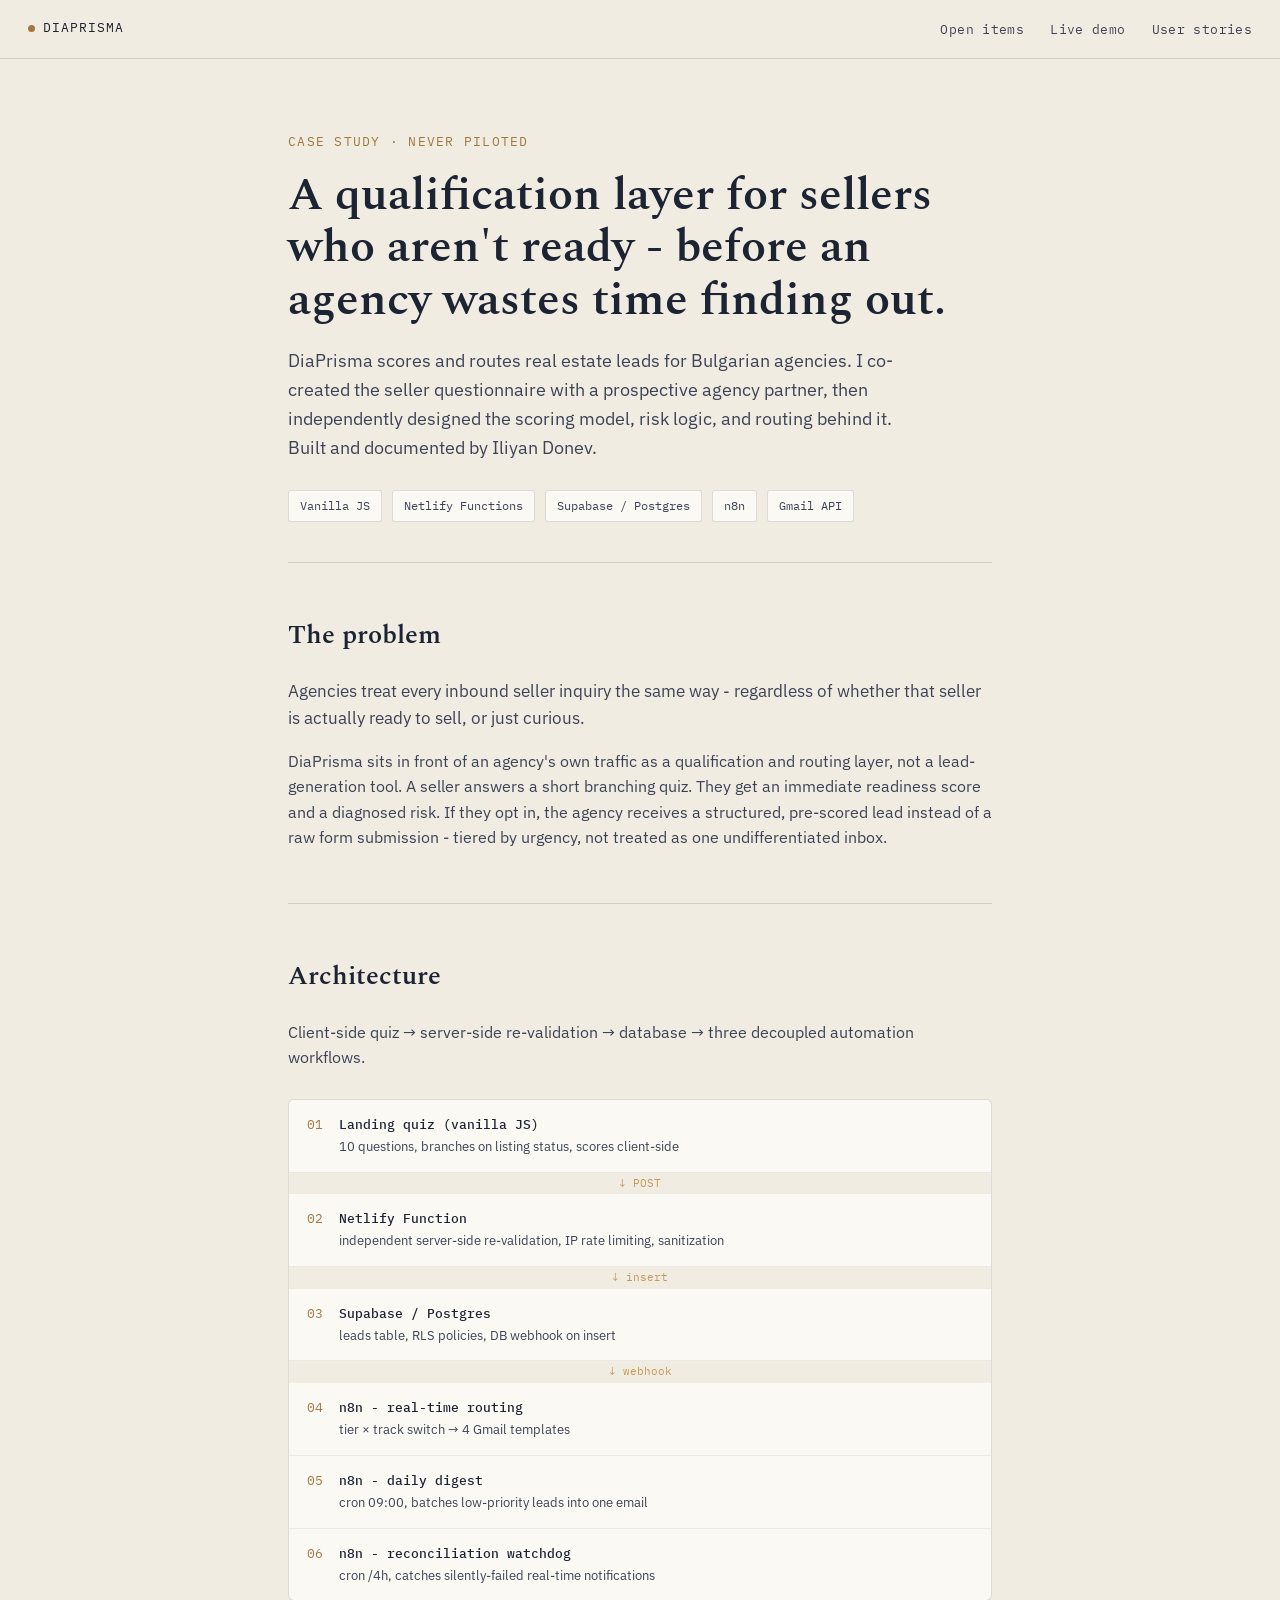
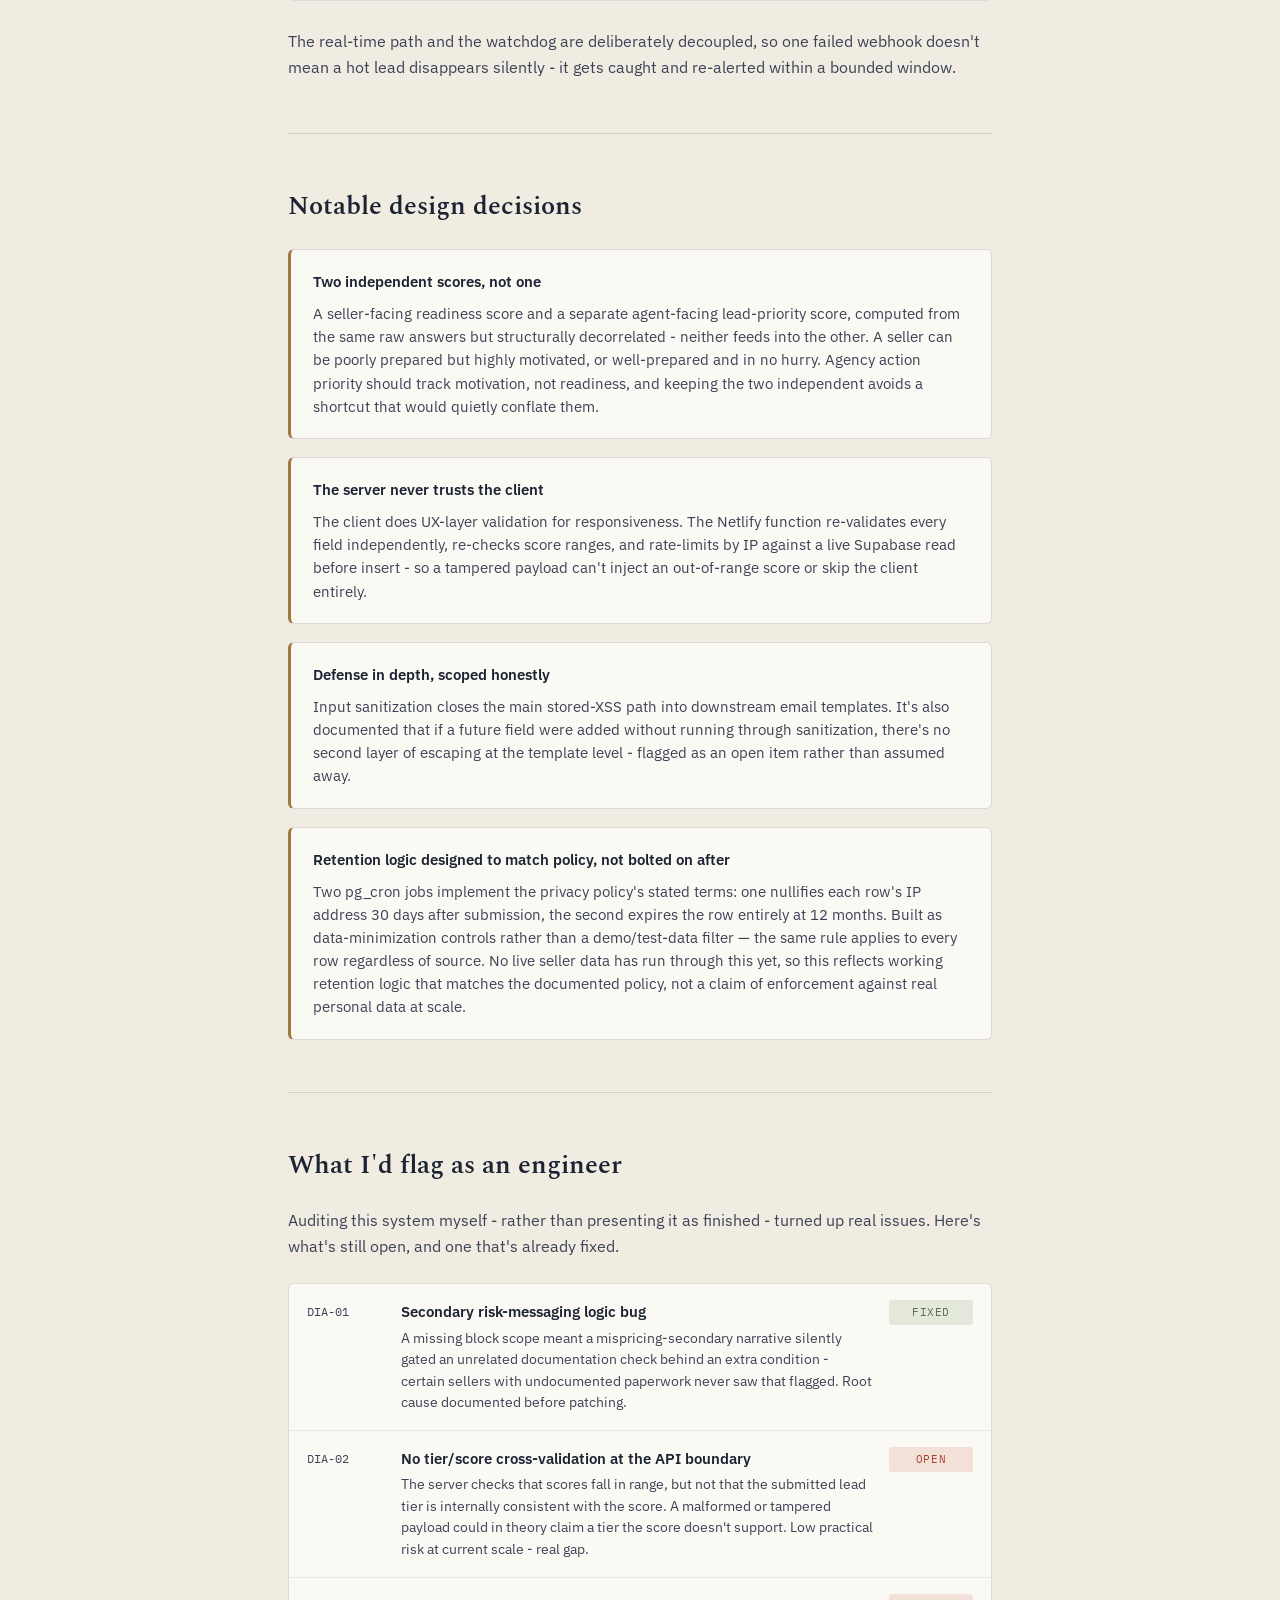
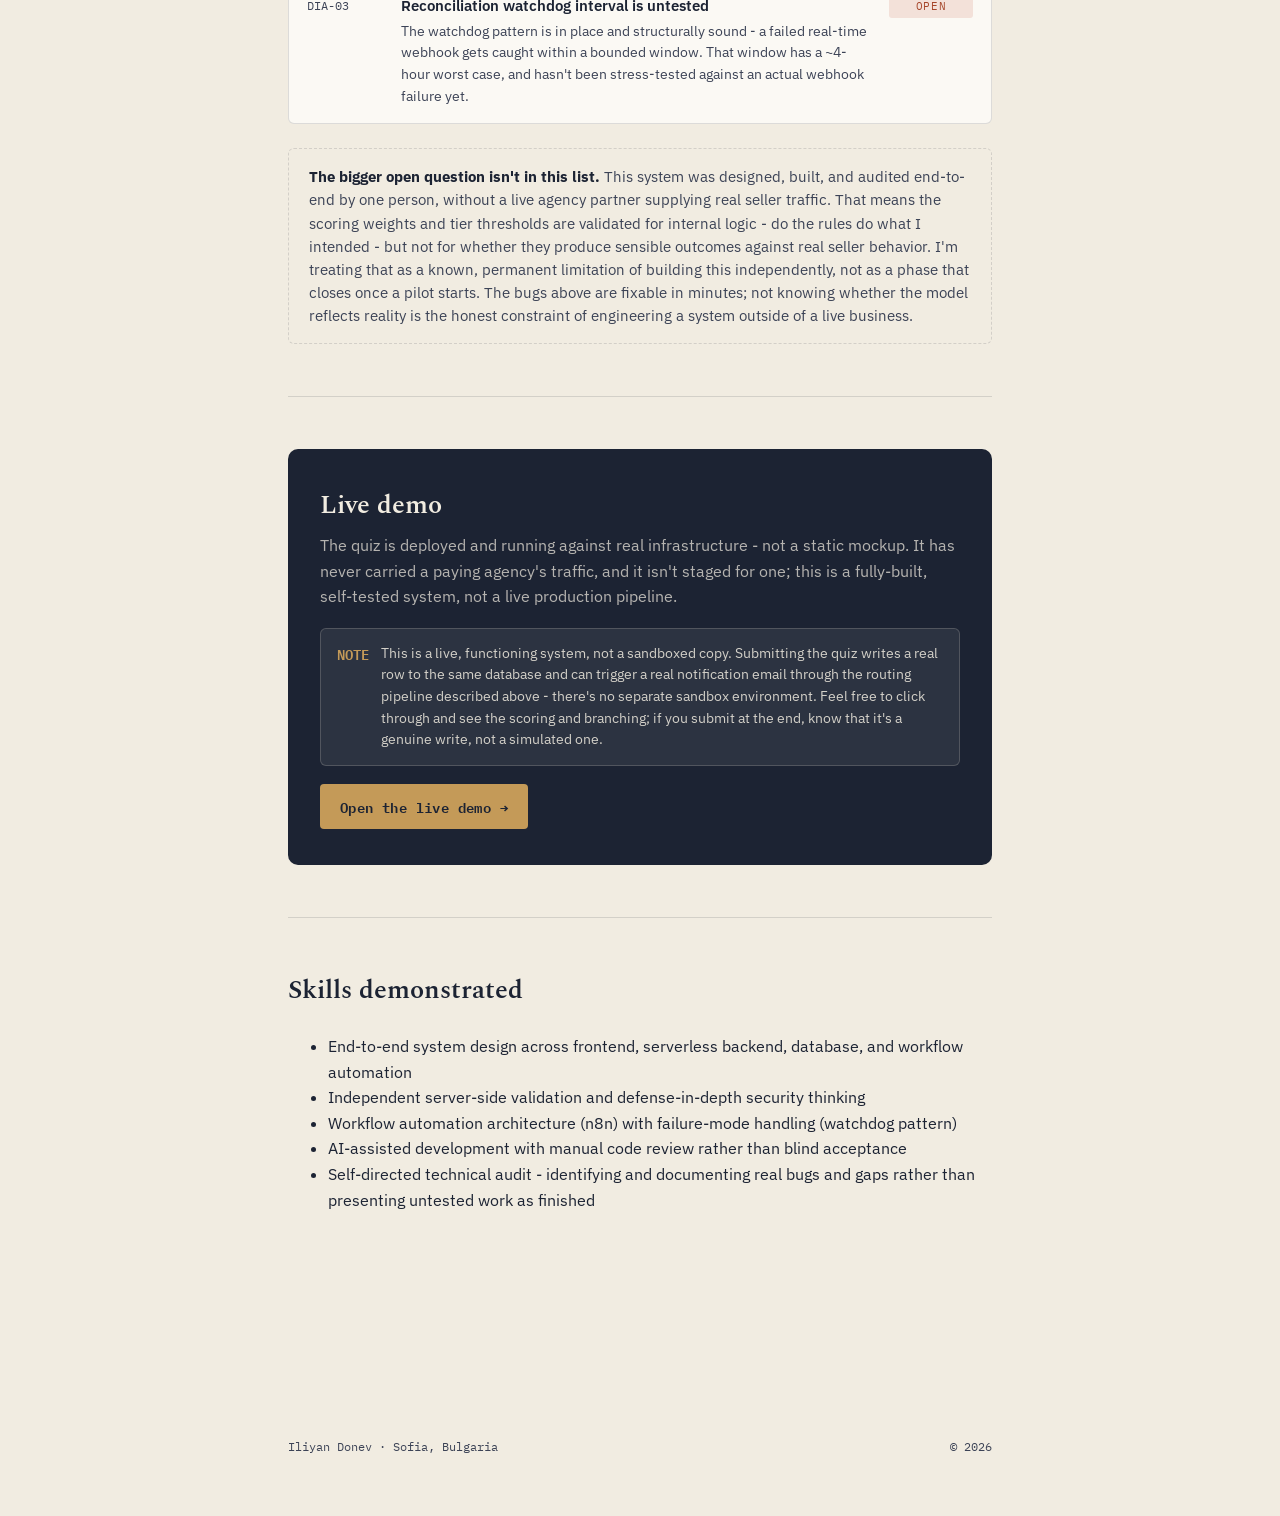
==== case_study.html @ 50a7fe8e "Revise case study header and description Updated the eyebrow text and enhanced the project descripti" ====
<!DOCTYPE html>
<html lang="en">
<head>
<meta charset="UTF-8">
<meta name="viewport" content="width=device-width, initial-scale=1">
<title>DiaPrisma - Case Study · Iliyan Donev</title>
<meta name="description" content="A qualification and routing layer for the Bulgarian real estate market. System design, architecture, and an honest audit of open items.">
<meta property="og:title" content="DiaPrisma — Technical Case Study">
<meta property="og:description" content="How I designed, built, and audited an end-to-end lead-qualification system — architecture, engineering decisions, and the work still left to do.">
<meta property="og:image" content="https://diaprisma.netlify.app/case-study-thumbnail.png">
<meta property="og:url" content="https://diaprisma.netlify.app/case_study">
<meta property="og:type" content="website">
<meta name="twitter:card" content="summary_large_image">
<link rel="preconnect" href="https://fonts.googleapis.com">
<link rel="preconnect" href="https://fonts.gstatic.com" crossorigin>
<link href="https://fonts.googleapis.com/css2?family=Spectral:ital,wght@0,400;0,500;0,600;1,400&family=IBM+Plex+Sans:wght@400;500;600&family=IBM+Plex+Mono:wght@400;500;600&display=swap" rel="stylesheet">
<script defer src="https://cloud.umami.is/script.js" data-website-id="cf87cef5-dd13-4942-bef0-fa06c832aa52"></script>
<style>
  :root{
    --ink:#1C2333;
    --ink-soft:#3c4356;
    --paper:#F1ECE1;
    --paper-raised:#FBF9F4;
    --bronze:#A07840;
    --bronze-light:#C49A58;
    --rust:#A6462A;
    --rust-bg:#F3E1D9;
    --moss:#5B6E4E;
    --moss-bg:#E3E8DA;
    --line: rgba(28,35,51,0.14);
    --line-soft: rgba(28,35,51,0.08);
    --serif: 'Spectral', Georgia, serif;
    --sans: 'IBM Plex Sans', -apple-system, sans-serif;
    --mono: 'IBM Plex Mono', ui-monospace, monospace;
  }
  *{box-sizing:border-box;}
  html{scroll-behavior:smooth;}
  body{
    margin:0;
    background:var(--paper);
    color:var(--ink);
    font-family:var(--sans);
    line-height:1.6;
    -webkit-font-smoothing:antialiased;
  }
  @media (prefers-reduced-motion: reduce){ html{scroll-behavior:auto;} *{animation:none !important; transition:none !important;} }

  a{color:var(--bronze); text-decoration:none; border-bottom:1px solid var(--bronze-light);}
  a:hover{color:var(--rust); border-color:var(--rust);}
  a:focus-visible, button:focus-visible{outline:2px solid var(--bronze); outline-offset:3px;}

  .topbar{
    position:sticky; top:0; z-index:10;
    display:flex; align-items:center; justify-content:space-between;
    padding:16px 28px;
    background:rgba(241,236,225,0.92);
    backdrop-filter:blur(6px);
    border-bottom:1px solid var(--line);
  }
  .wordmark{
    font-family:var(--mono); font-size:13px; letter-spacing:0.08em; text-transform:uppercase;
    color:var(--ink); border:none; display:flex; align-items:center; gap:8px;
  }
  .wordmark .dot{width:7px;height:7px;border-radius:50%;background:var(--bronze); display:inline-block;}
  .topbar nav a{
    font-family:var(--mono); font-size:12.5px; letter-spacing:0.03em;
    border:none; color:var(--ink-soft); margin-left:22px;
  }
  .topbar nav a:hover{color:var(--rust);}

  main{max-width:760px; margin:0 auto; padding:0 28px 120px;}

  .hero{padding:72px 0 40px; border-bottom:1px solid var(--line);}
  .eyebrow{
    font-family:var(--mono); font-size:12.5px; letter-spacing:0.1em; text-transform:uppercase;
    color:var(--bronze); margin-bottom:18px; display:block;
  }
  h1{
    font-family:var(--serif); font-weight:600; font-size:clamp(32px,5vw,46px);
    line-height:1.15; margin:0 0 20px; color:var(--ink);
  }
  .dek{
    font-size:18px; color:var(--ink-soft); max-width:56ch; margin:0 0 28px;
  }
  .meta-row{
    display:flex; flex-wrap:wrap; gap:10px; font-family:var(--mono); font-size:12px;
  }
  .pill{
    padding:5px 11px; border:1px solid var(--line); border-radius:3px; color:var(--ink-soft);
    background:var(--paper-raised);
  }

  section{padding:52px 0; border-bottom:1px solid var(--line);}
  section:last-of-type{border-bottom:none;}
  h2{
    font-family:var(--serif); font-size:26px; font-weight:600; margin:0 0 22px; color:var(--ink);
  }
  h3{
    font-family:var(--sans); font-size:15px; font-weight:600; margin:0 0 8px; color:var(--ink);
  }
  p{margin:0 0 16px; color:var(--ink-soft);}
  p:last-child{margin-bottom:0;}
  .lede{font-size:17px;}

  /* architecture diagram */
  .flow{
    font-family:var(--mono); font-size:12.5px;
    display:flex; flex-direction:column; gap:0; margin:28px 0;
    border:1px solid var(--line); border-radius:6px; overflow:hidden; background:var(--paper-raised);
  }
  .flow-step{
    padding:14px 18px; border-bottom:1px solid var(--line-soft);
    display:flex; align-items:baseline; gap:12px;
  }
  .flow-step:last-child{border-bottom:none;}
  .flow-step .tag{color:var(--bronze); flex-shrink:0; width:20px;}
  .flow-step .label{color:var(--ink); font-weight:500;}
  .flow-step .sub{color:var(--ink-soft); font-family:var(--sans); font-size:13px; margin-top:3px;}
  .flow-arrow{
    text-align:center; color:var(--bronze-light); font-size:11px; padding:2px 0; background:var(--paper);
  }

  /* decision cards */
  .decisions{display:flex; flex-direction:column; gap:18px;}
  .decision{
    padding:20px 22px; background:var(--paper-raised); border:1px solid var(--line); border-radius:6px;
    border-left:3px solid var(--bronze);
  }
  .decision h3{margin-bottom:8px;}
  .decision p{font-size:14.5px; margin-bottom:0;}

  /* open items ledger - signature element */
  .ledger-intro{margin-bottom:24px;}
  .ledger{
    border:1px solid var(--line); border-radius:6px; overflow:hidden; background:var(--paper-raised);
  }
  .ledger-row{
    display:grid; grid-template-columns:78px 1fr 84px; gap:16px;
    padding:16px 18px; border-bottom:1px solid var(--line-soft); align-items:start;
  }
  .ledger-row:last-child{border-bottom:none;}
  .ledger-id{font-family:var(--mono); font-size:12px; color:var(--ink-soft); padding-top:2px;}
  .ledger-body h3{font-size:14.5px; margin-bottom:4px;}
  .ledger-body p{font-size:13.5px; margin:0;}
  .status{
    font-family:var(--mono); font-size:10.5px; letter-spacing:0.05em; text-transform:uppercase;
    padding:4px 8px; border-radius:3px; text-align:center; height:fit-content;
  }
  .status.open{background:var(--rust-bg); color:var(--rust);}
  .status.fixed{background:var(--moss-bg); color:var(--moss);}
  .status.proposed{background:var(--paper); color:var(--ink-soft); border:1px solid var(--line);}
  .story{font-size:13.5px; margin:0 0 8px; color:var(--ink);}
  .criteria{margin:0; padding-left:18px; font-size:13px; color:var(--ink-soft);}
  .criteria li{margin-bottom:4px;}
  .criteria em{font-style:normal; font-family:var(--mono); font-size:11.5px; color:var(--bronze);}
  .stories-toggle{
    font-family:var(--mono); font-size:13px; letter-spacing:0.03em; cursor:pointer;
    padding:14px 18px; background:var(--paper-raised); border:1px solid var(--line);
    border-radius:6px; color:var(--ink); margin-bottom:20px; list-style:none;
  }
  .stories-toggle::-webkit-details-marker{display:none;}
  .stories-toggle:hover{border-color:var(--bronze);}
  details[open] .stories-toggle{margin-bottom:24px;}

  .callout{
    font-size:14.5px; padding:16px 20px; background:var(--paper); border:1px dashed var(--line);
    border-radius:6px; color:var(--ink-soft); margin-top:24px;
  }
  .callout strong{color:var(--ink);}

  /* demo cta */
  .demo-card{
    background:var(--ink); color:var(--paper); border-radius:10px; padding:36px 32px;
    display:flex; flex-direction:column; gap:18px;
  }
  .demo-card h2{color:var(--paper); margin-bottom:6px;}
  .demo-card p{color:rgba(241,236,225,0.72);}
  .demo-warning{
    display:flex; gap:12px; align-items:flex-start;
    background:rgba(241,236,225,0.08); border:1px solid rgba(241,236,225,0.18);
    border-radius:6px; padding:14px 16px; font-size:13.5px; color:rgba(241,236,225,0.85);
  }
  .demo-warning .mark{
    font-family:var(--mono); color:var(--bronze-light); font-weight:600; flex-shrink:0;
  }
  .demo-cta{
    display:inline-flex; align-items:center; gap:8px; align-self:flex-start;
    font-family:var(--mono); font-size:13.5px; letter-spacing:0.03em;
    padding:12px 20px; background:var(--bronze-light); color:var(--ink);
    border:none; border-radius:4px; font-weight:600;
  }
  .demo-cta:hover{background:var(--paper-raised); color:var(--ink);}

  footer{
    max-width:760px; margin:0 auto; padding:36px 28px 60px;
    font-family:var(--mono); font-size:12px; color:var(--ink-soft);
    display:flex; justify-content:space-between; flex-wrap:wrap; gap:10px;
  }

  @media (max-width:560px){
    .topbar{padding:14px 18px;}
    .topbar nav a{margin-left:14px;}
    main{padding:0 18px 90px;}
    .hero{padding:48px 0 32px;}
    .ledger-row{grid-template-columns:1fr; gap:8px;}
    .ledger-id{padding-top:0;}
  }
</style>
</head>
<body>

<div class="topbar">
  <span class="wordmark"><span class="dot"></span>DiaPrisma</span>
  <nav>
    <a href="#open-items">Open items</a>
    <a href="#demo">Live demo</a>
    <a href="#user-stories">User stories</a>
  </nav>
</div>

<main>

  <section class="hero">
    <span class="eyebrow">Case Study · Never piloted</span>
    <h1>A qualification layer for sellers who aren't ready - before an agency wastes time finding out.</h1>
    <p class="dek">DiaPrisma scores and routes real estate leads for Bulgarian agencies. I co-created the seller questionnaire with a prospective agency partner, then independently designed the scoring model, risk logic, and routing behind it. Built and documented by Iliyan Donev.</p>
    <div class="meta-row">
      <span class="pill">Vanilla JS</span>
      <span class="pill">Netlify Functions</span>
      <span class="pill">Supabase / Postgres</span>
      <span class="pill">n8n</span>
      <span class="pill">Gmail API</span>
    </div>
  </section>

  <section id="problem">
    <h2>The problem</h2>
    <p class="lede">Agencies treat every inbound seller inquiry the same way - regardless of whether that seller is actually ready to sell, or just curious.</p>
    <p>DiaPrisma sits in front of an agency's own traffic as a qualification and routing layer, not a lead-generation tool. A seller answers a short branching quiz. They get an immediate readiness score and a diagnosed risk. If they opt in, the agency receives a structured, pre-scored lead instead of a raw form submission - tiered by urgency, not treated as one undifferentiated inbox.</p>
  </section>

  <section id="architecture">
    <h2>Architecture</h2>
    <p>Client-side quiz → server-side re-validation → database → three decoupled automation workflows.</p>
    <div class="flow">
      <div class="flow-step">
        <span class="tag">01</span>
        <div><div class="label">Landing quiz (vanilla JS)</div><div class="sub">10 questions, branches on listing status, scores client-side</div></div>
      </div>
      <div class="flow-arrow">↓ POST</div>
      <div class="flow-step">
        <span class="tag">02</span>
        <div><div class="label">Netlify Function</div><div class="sub">independent server-side re-validation, IP rate limiting, sanitization</div></div>
      </div>
      <div class="flow-arrow">↓ insert</div>
      <div class="flow-step">
        <span class="tag">03</span>
        <div><div class="label">Supabase / Postgres</div><div class="sub">leads table, RLS policies, DB webhook on insert</div></div>
      </div>
      <div class="flow-arrow">↓ webhook</div>
      <div class="flow-step">
        <span class="tag">04</span>
        <div><div class="label">n8n - real-time routing</div><div class="sub">tier × track switch → 4 Gmail templates</div></div>
      </div>
      <div class="flow-step">
        <span class="tag">05</span>
        <div><div class="label">n8n - daily digest</div><div class="sub">cron 09:00, batches low-priority leads into one email</div></div>
      </div>
      <div class="flow-step">
        <span class="tag">06</span>
        <div><div class="label">n8n - reconciliation watchdog</div><div class="sub">cron /4h, catches silently-failed real-time notifications</div></div>
      </div>
    </div>
    <p>The real-time path and the watchdog are deliberately decoupled, so one failed webhook doesn't mean a hot lead disappears silently - it gets caught and re-alerted within a bounded window.</p>
  </section>

  <section id="decisions">
    <h2>Notable design decisions</h2>
    <div class="decisions">
      <div class="decision">
        <h3>Two independent scores, not one</h3>
        <p>A seller-facing readiness score and a separate agent-facing lead-priority score, computed from the same raw answers but structurally decorrelated - neither feeds into the other. A seller can be poorly prepared but highly motivated, or well-prepared and in no hurry. Agency action priority should track motivation, not readiness, and keeping the two independent avoids a shortcut that would quietly conflate them.</p>
      </div>
      <div class="decision">
        <h3>The server never trusts the client</h3>
        <p>The client does UX-layer validation for responsiveness. The Netlify function re-validates every field independently, re-checks score ranges, and rate-limits by IP against a live Supabase read before insert - so a tampered payload can't inject an out-of-range score or skip the client entirely.</p>
      </div>
      <div class="decision">
        <h3>Defense in depth, scoped honestly</h3>
        <p>Input sanitization closes the main stored-XSS path into downstream email templates. It's also documented that if a future field were added without running through sanitization, there's no second layer of escaping at the template level - flagged as an open item rather than assumed away.</p>
      </div>
      <div class="decision">
        <h3>Retention logic designed to match policy, not bolted on after</h3>
        <p>Two pg_cron jobs implement the privacy policy's stated terms: one nullifies each row's IP address 30 days after submission, the second expires the row entirely at 12 months. Built as data-minimization controls rather than a demo/test-data filter — the same rule applies to every row regardless of source. No live seller data has run through this yet, so this reflects working retention logic that matches the documented policy, not a claim of enforcement against real personal data at scale.</p>
      </div>
    </div>
  </section>

  <section id="open-items">
    <h2>What I'd flag as an engineer</h2>
    <p class="ledger-intro">Auditing this system myself - rather than presenting it as finished - turned up real issues. Here's what's still open, and one that's already fixed.</p>
    <div class="ledger">
      <div class="ledger-row">
        <span class="ledger-id">DIA-01</span>
        <div class="ledger-body">
          <h3>Secondary risk-messaging logic bug</h3>
          <p>A missing block scope meant a mispricing-secondary narrative silently gated an unrelated documentation check behind an extra condition - certain sellers with undocumented paperwork never saw that flagged. Root cause documented before patching.</p>
        </div>
        <span class="status fixed">Fixed</span>
      </div>
      <div class="ledger-row">
        <span class="ledger-id">DIA-02</span>
        <div class="ledger-body">
          <h3>No tier/score cross-validation at the API boundary</h3>
          <p>The server checks that scores fall in range, but not that the submitted lead tier is internally consistent with the score. A malformed or tampered payload could in theory claim a tier the score doesn't support. Low practical risk at current scale - real gap.</p>
        </div>
        <span class="status open">Open</span>
      </div>
      <div class="ledger-row">
        <span class="ledger-id">DIA-03</span>
        <div class="ledger-body">
          <h3>Reconciliation watchdog interval is untested</h3>
          <p>The watchdog pattern is in place and structurally sound - a failed real-time webhook gets caught within a bounded window. That window has a ~4-hour worst case, and hasn't been stress-tested against an actual webhook failure yet.</p>
        </div>
        <span class="status open">Open</span>
      </div>
    </div>
    <div class="callout">
      <strong>The bigger open question isn't in this list.</strong> This system was designed, built, and audited end-to-end by one person, without a live agency partner supplying real seller traffic. That means the scoring weights and tier thresholds are validated for internal logic - do the rules do what I intended - but not for whether they produce sensible outcomes against real seller behavior. I'm treating that as a known, permanent limitation of building this independently, not as a phase that closes once a pilot starts. The bugs above are fixable in minutes; not knowing whether the model reflects reality is the honest constraint of engineering a system outside of a live business.
    </div>
  </section>

  <section id="demo">
    <div class="demo-card">
      <div>
        <h2>Live demo</h2>
        <p>The quiz is deployed and running against real infrastructure - not a static mockup. It has never carried a paying agency's traffic, and it isn't staged for one; this is a fully-built, self-tested system, not a live production pipeline.</p>
      </div>
      <div class="demo-warning">
        <span class="mark">NOTE</span>
        <span>This is a live, functioning system, not a sandboxed copy. Submitting the quiz writes a real row to the same database and can trigger a real notification email through the routing pipeline described above - there's no separate sandbox environment. Feel free to click through and see the scoring and branching; if you submit at the end, know that it's a genuine write, not a simulated one.</span>
      </div>
      <a class="demo-cta" href="https://diaprisma.netlify.app/" target="_blank" rel="noopener"
         data-umami-event="case-study-demo-click">
        Open the live demo →
      </a>
    </div>
  </section>

  <section id="skills">
    <h2>Skills demonstrated</h2>
    <ul class="skills-list">
      <li>End-to-end system design across frontend, serverless backend, database, and workflow automation</li>
      <li>Independent server-side validation and defense-in-depth security thinking</li>
      <li>Workflow automation architecture (n8n) with failure-mode handling (watchdog pattern)</li>
      <li>AI-assisted development with manual code review rather than blind acceptance</li>
      <li>Self-directed technical audit - identifying and documenting real bugs and gaps rather than presenting untested work as finished</li>
    </ul>
  </section>

</main>

<footer>
  <span>Iliyan Donev · Sofia, Bulgaria</span>
  <span>© 2026</span>
</footer>

</body>
</html>
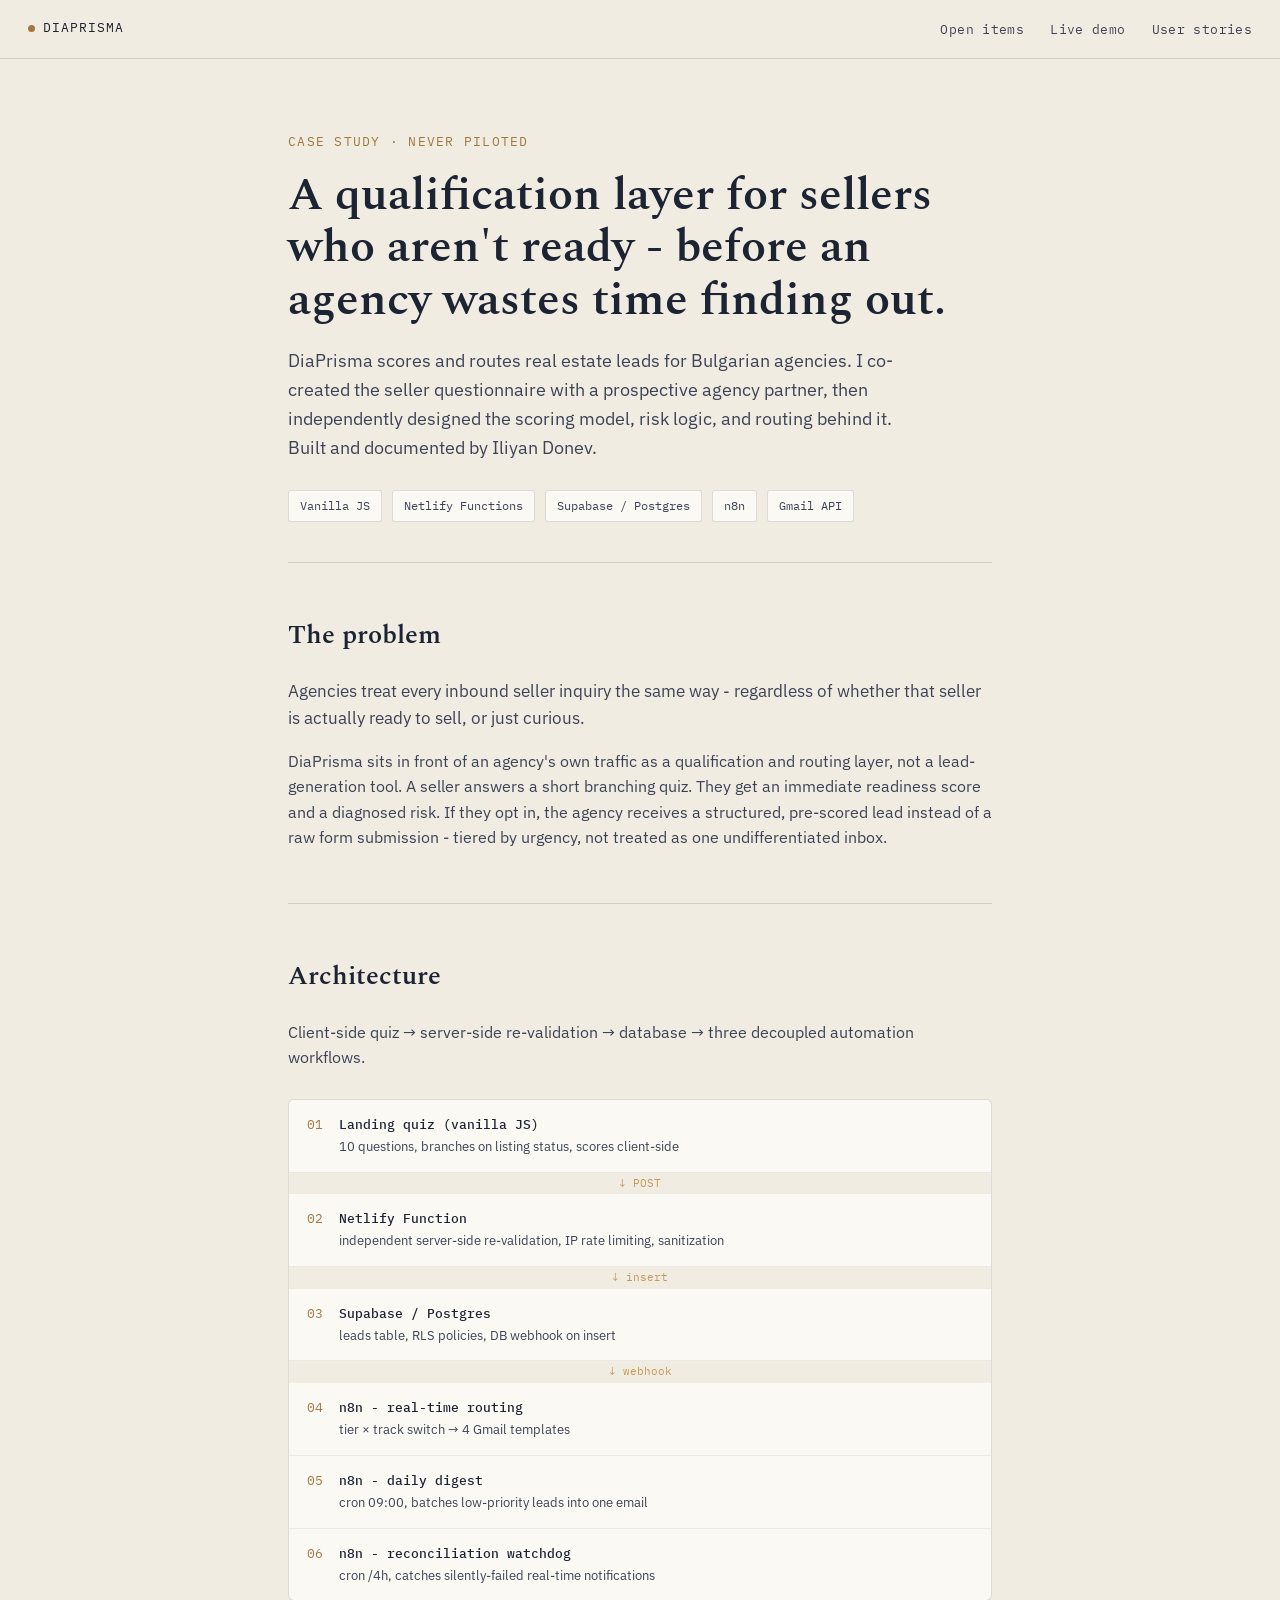
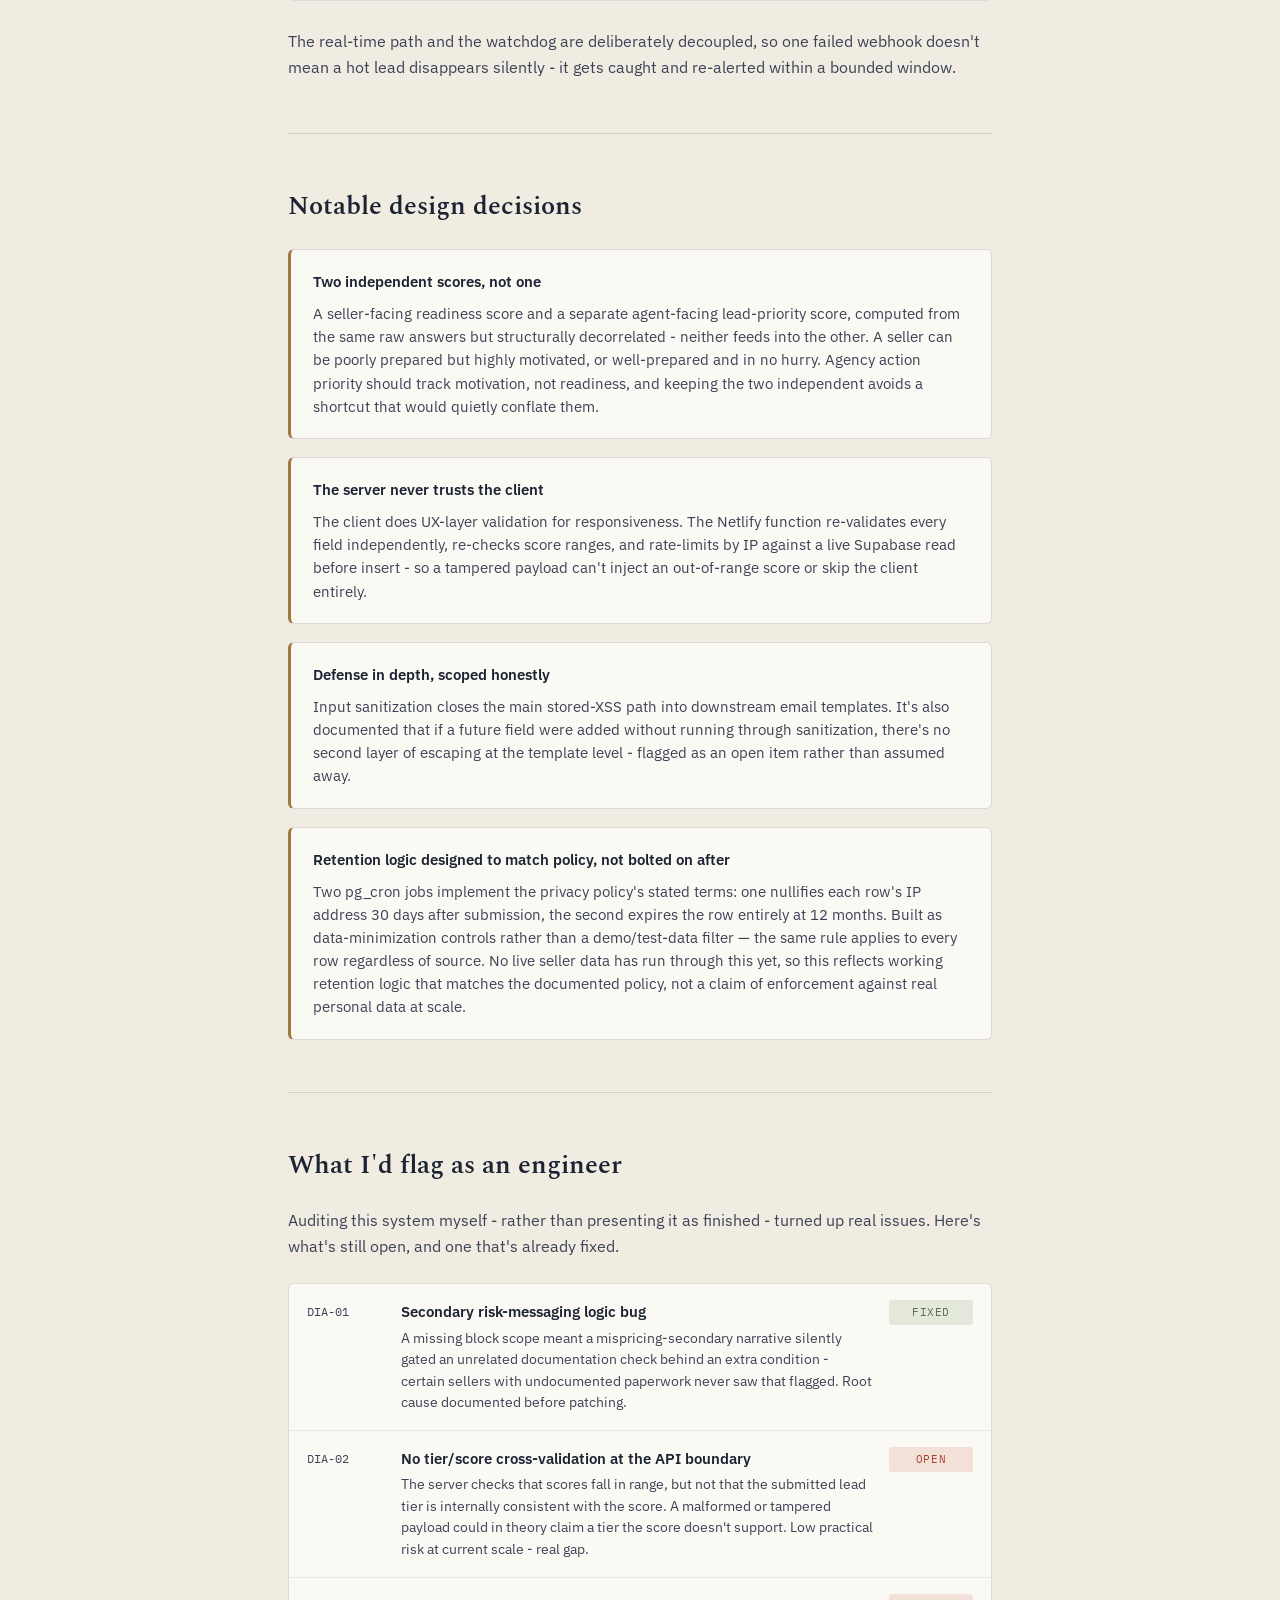
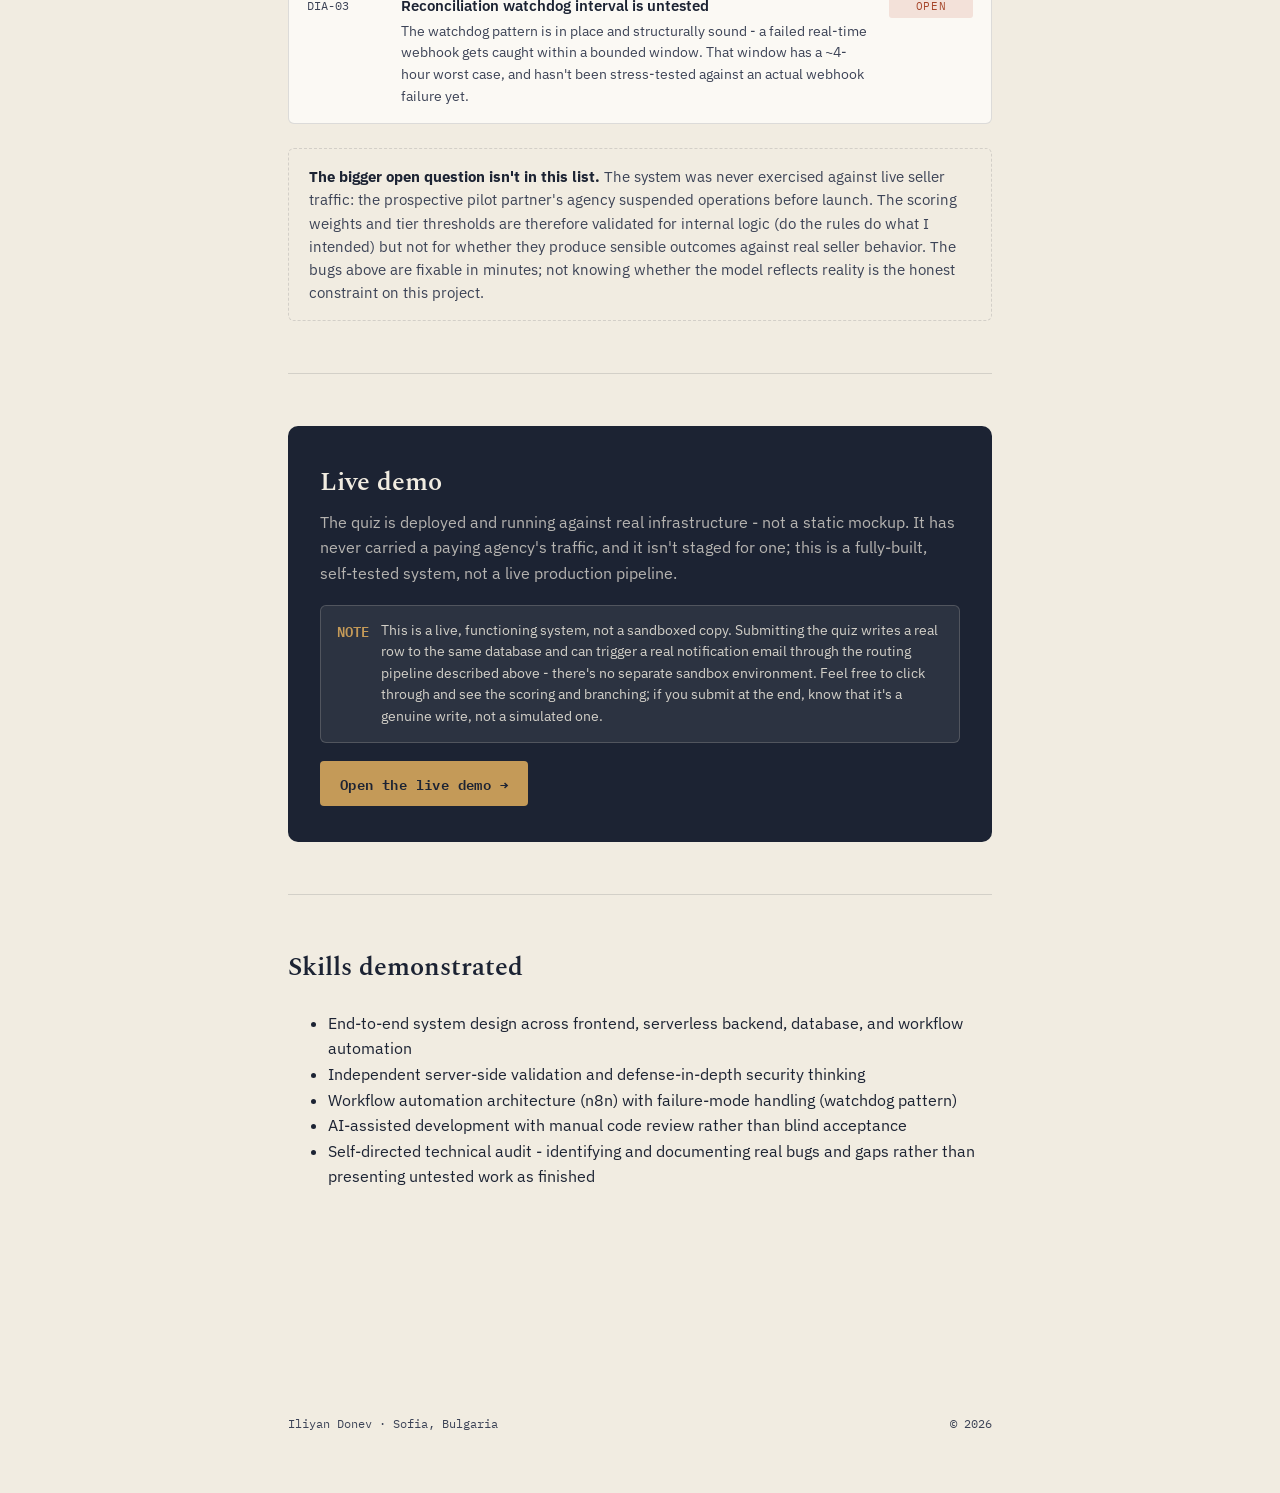
==== commit 384ca0ce: "Revise explanation of system limitations and validation Clarified limitations of the system regardin" ====
--- a/case_study.html
+++ b/case_study.html
@@ -326,7 +326,7 @@
       </div>
     </div>
     <div class="callout">
-      <strong>The bigger open question isn't in this list.</strong> This system was designed, built, and audited end-to-end by one person, without a live agency partner supplying real seller traffic. That means the scoring weights and tier thresholds are validated for internal logic - do the rules do what I intended - but not for whether they produce sensible outcomes against real seller behavior. I'm treating that as a known, permanent limitation of building this independently, not as a phase that closes once a pilot starts. The bugs above are fixable in minutes; not knowing whether the model reflects reality is the honest constraint of engineering a system outside of a live business.
+      <strong>The bigger open question isn't in this list.</strong> The system was never exercised against live seller traffic: the prospective pilot partner's agency suspended operations before launch. The scoring weights and tier thresholds are therefore validated for internal logic (do the rules do what I intended) but not for whether they produce sensible outcomes against real seller behavior. The bugs above are fixable in minutes; not knowing whether the model reflects reality is the honest constraint on this project.
     </div>
   </section>
 
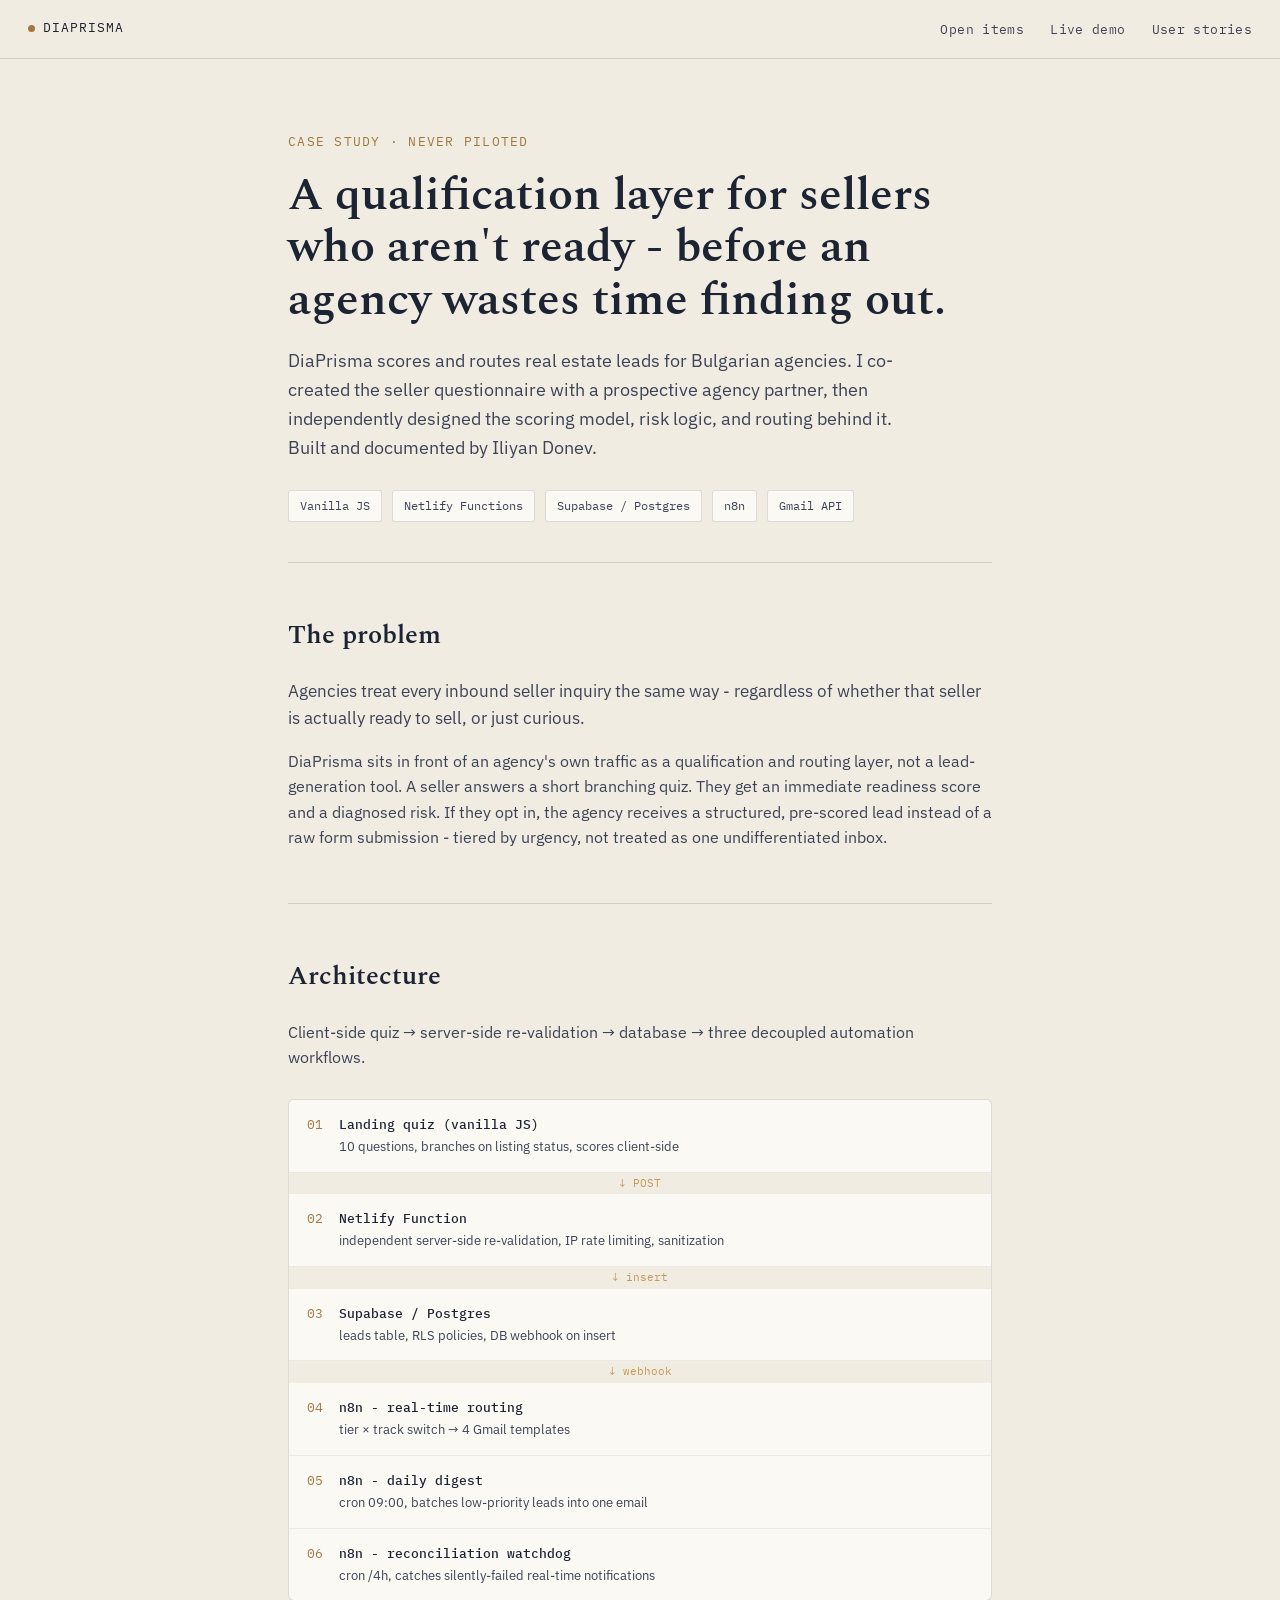
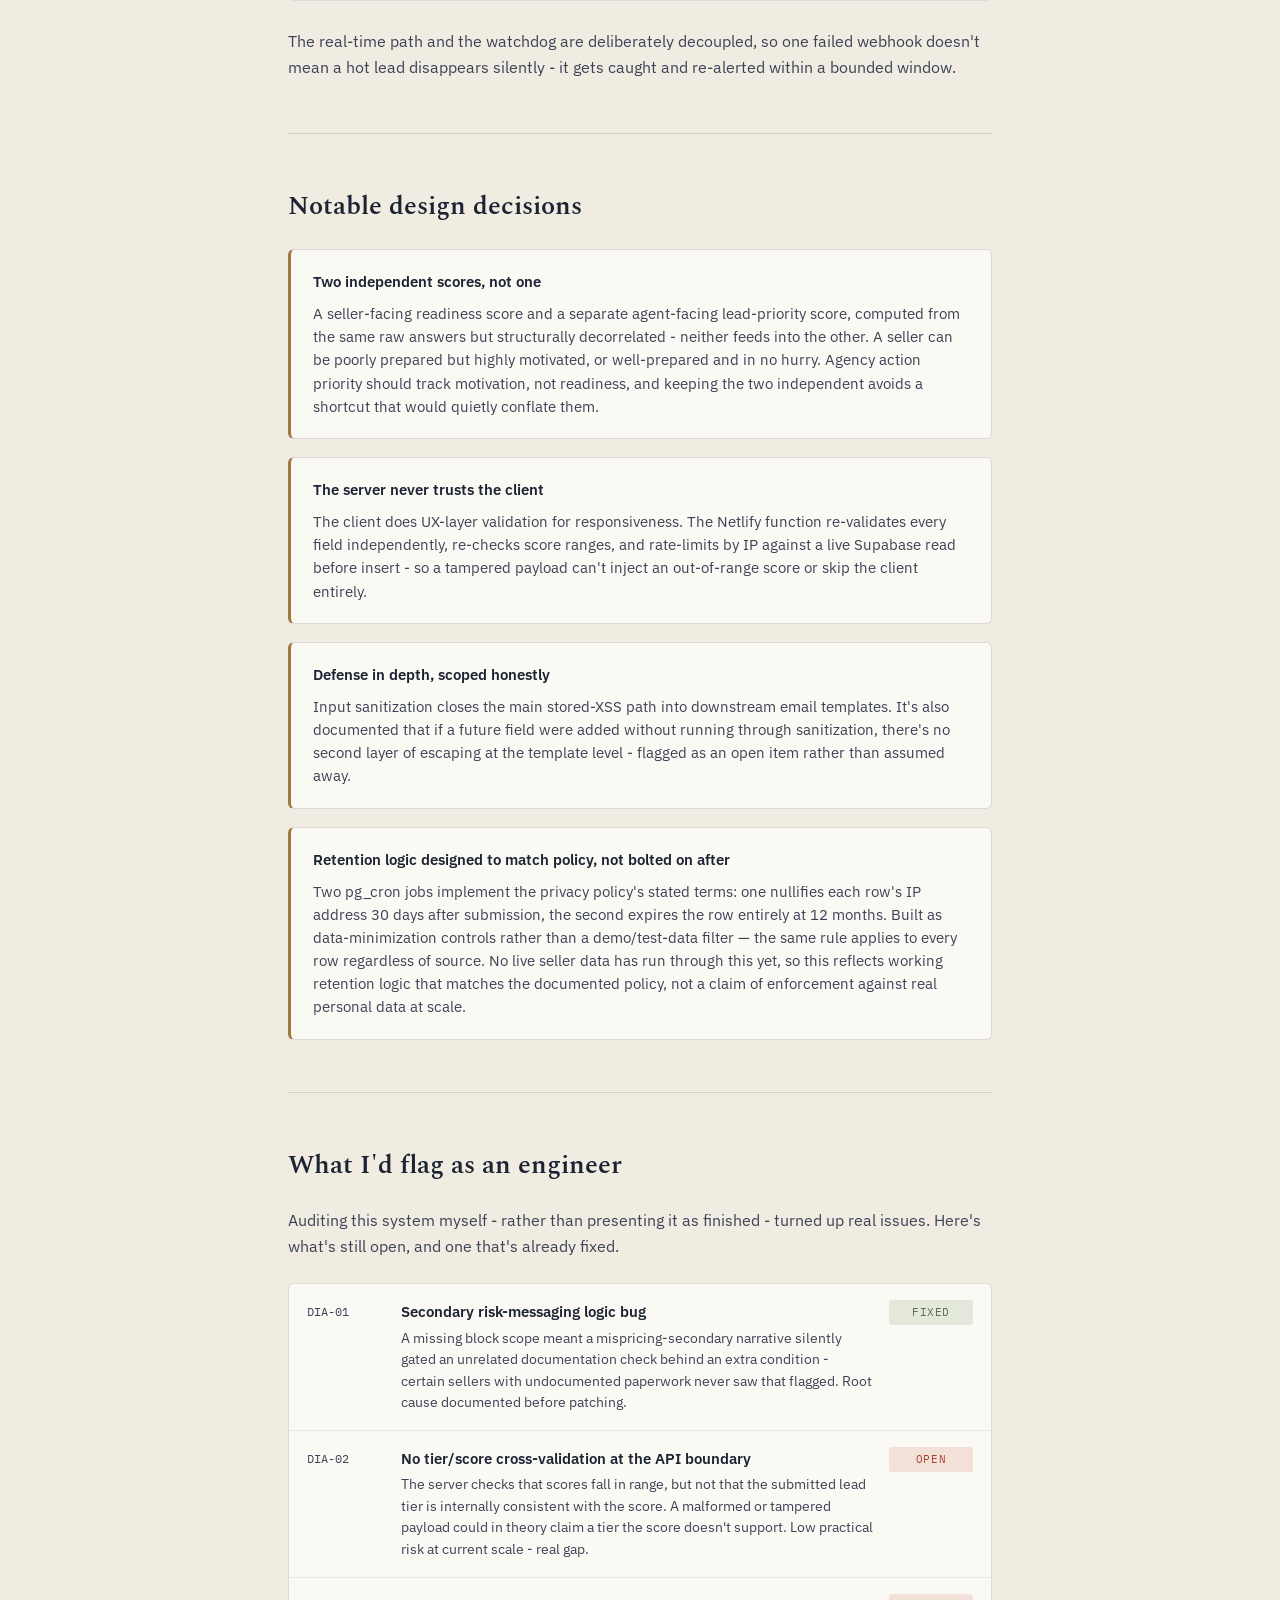
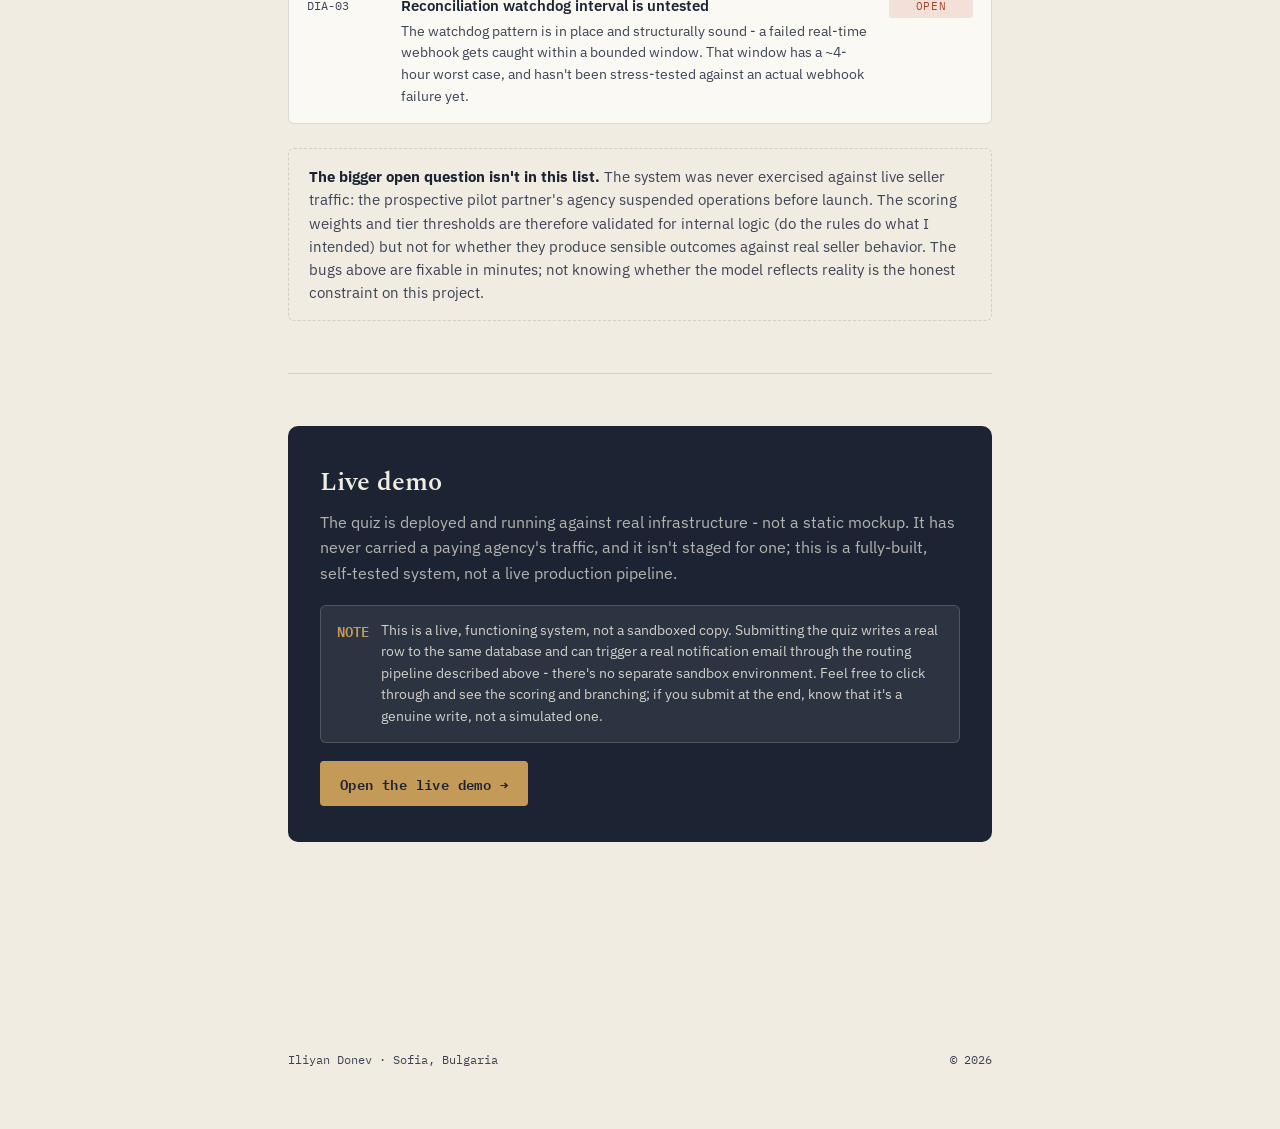
==== commit a942507d: "Remove skills section from case study Removed the 'Skills demonstrated' section from the case study." ====
--- a/case_study.html
+++ b/case_study.html
@@ -347,17 +347,6 @@
     </div>
   </section>
 
-  <section id="skills">
-    <h2>Skills demonstrated</h2>
-    <ul class="skills-list">
-      <li>End-to-end system design across frontend, serverless backend, database, and workflow automation</li>
-      <li>Independent server-side validation and defense-in-depth security thinking</li>
-      <li>Workflow automation architecture (n8n) with failure-mode handling (watchdog pattern)</li>
-      <li>AI-assisted development with manual code review rather than blind acceptance</li>
-      <li>Self-directed technical audit - identifying and documenting real bugs and gaps rather than presenting untested work as finished</li>
-    </ul>
-  </section>
-
 </main>
 
 <footer>
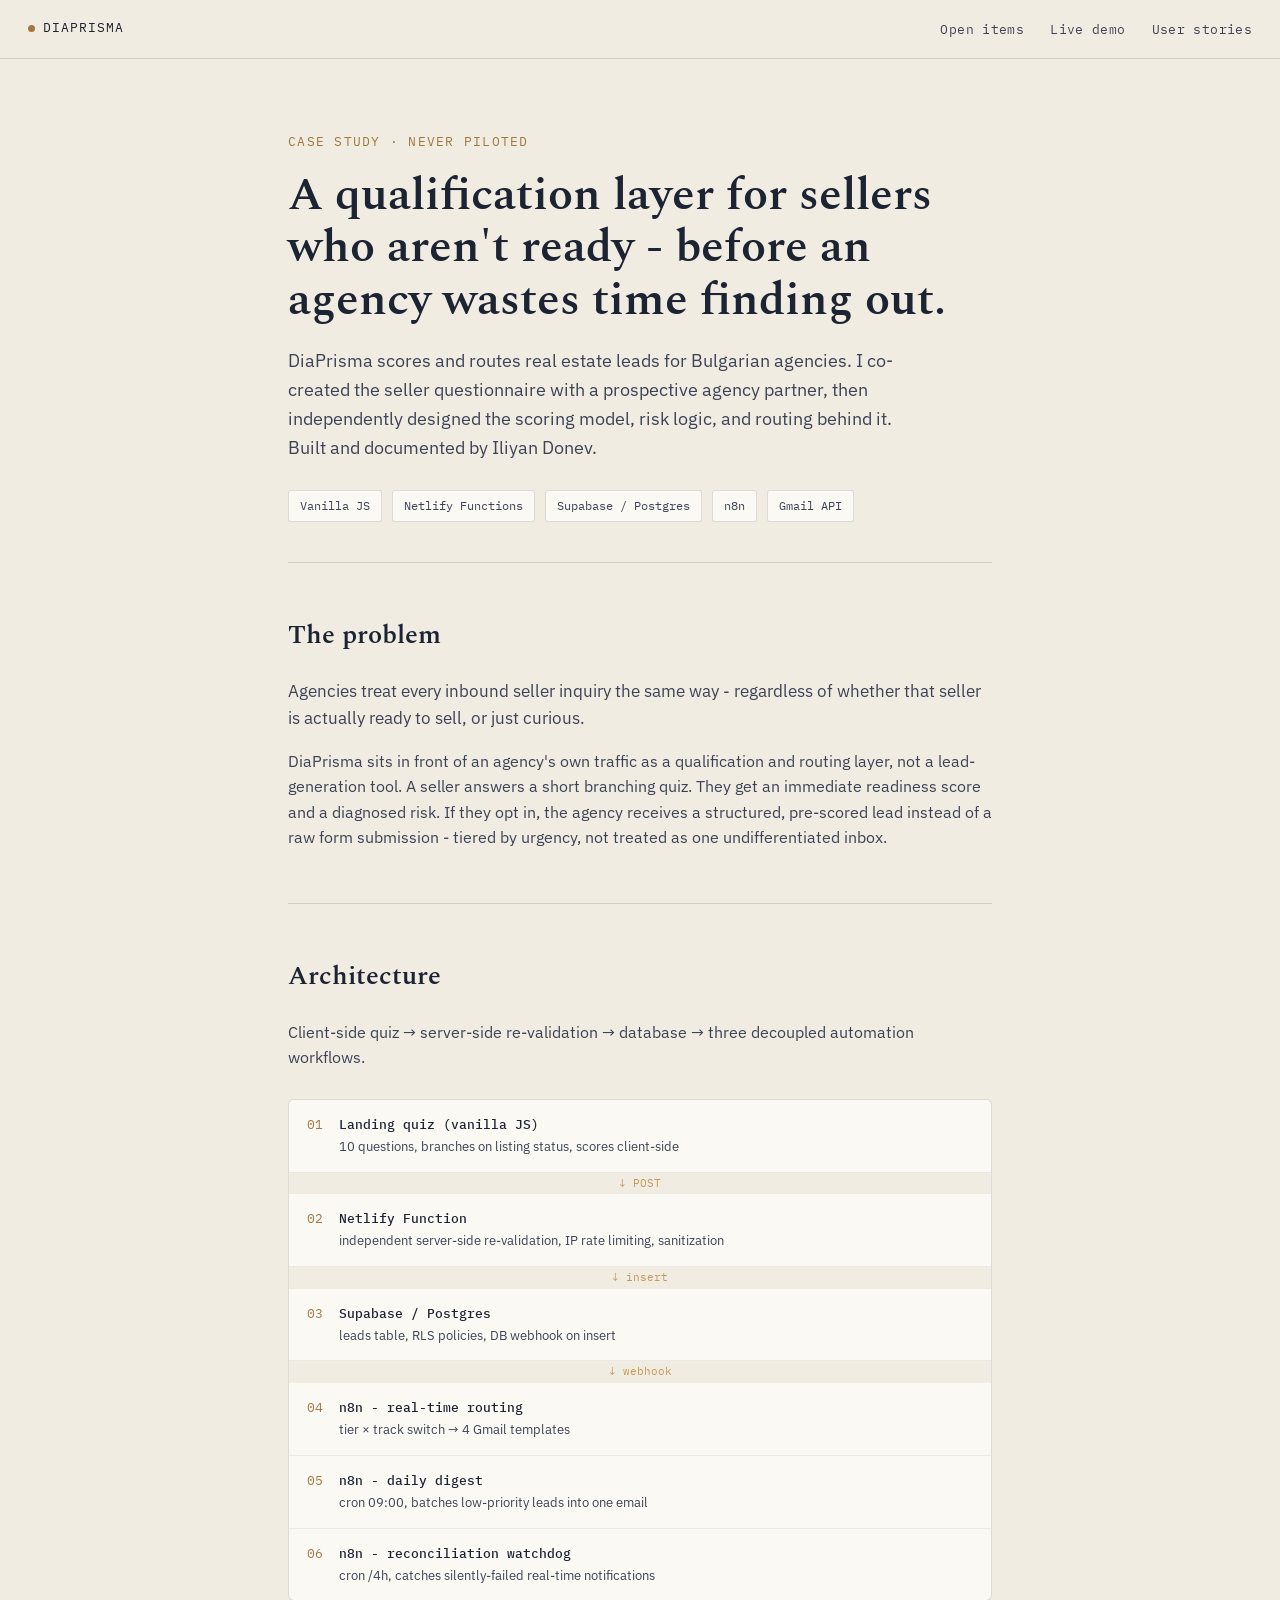
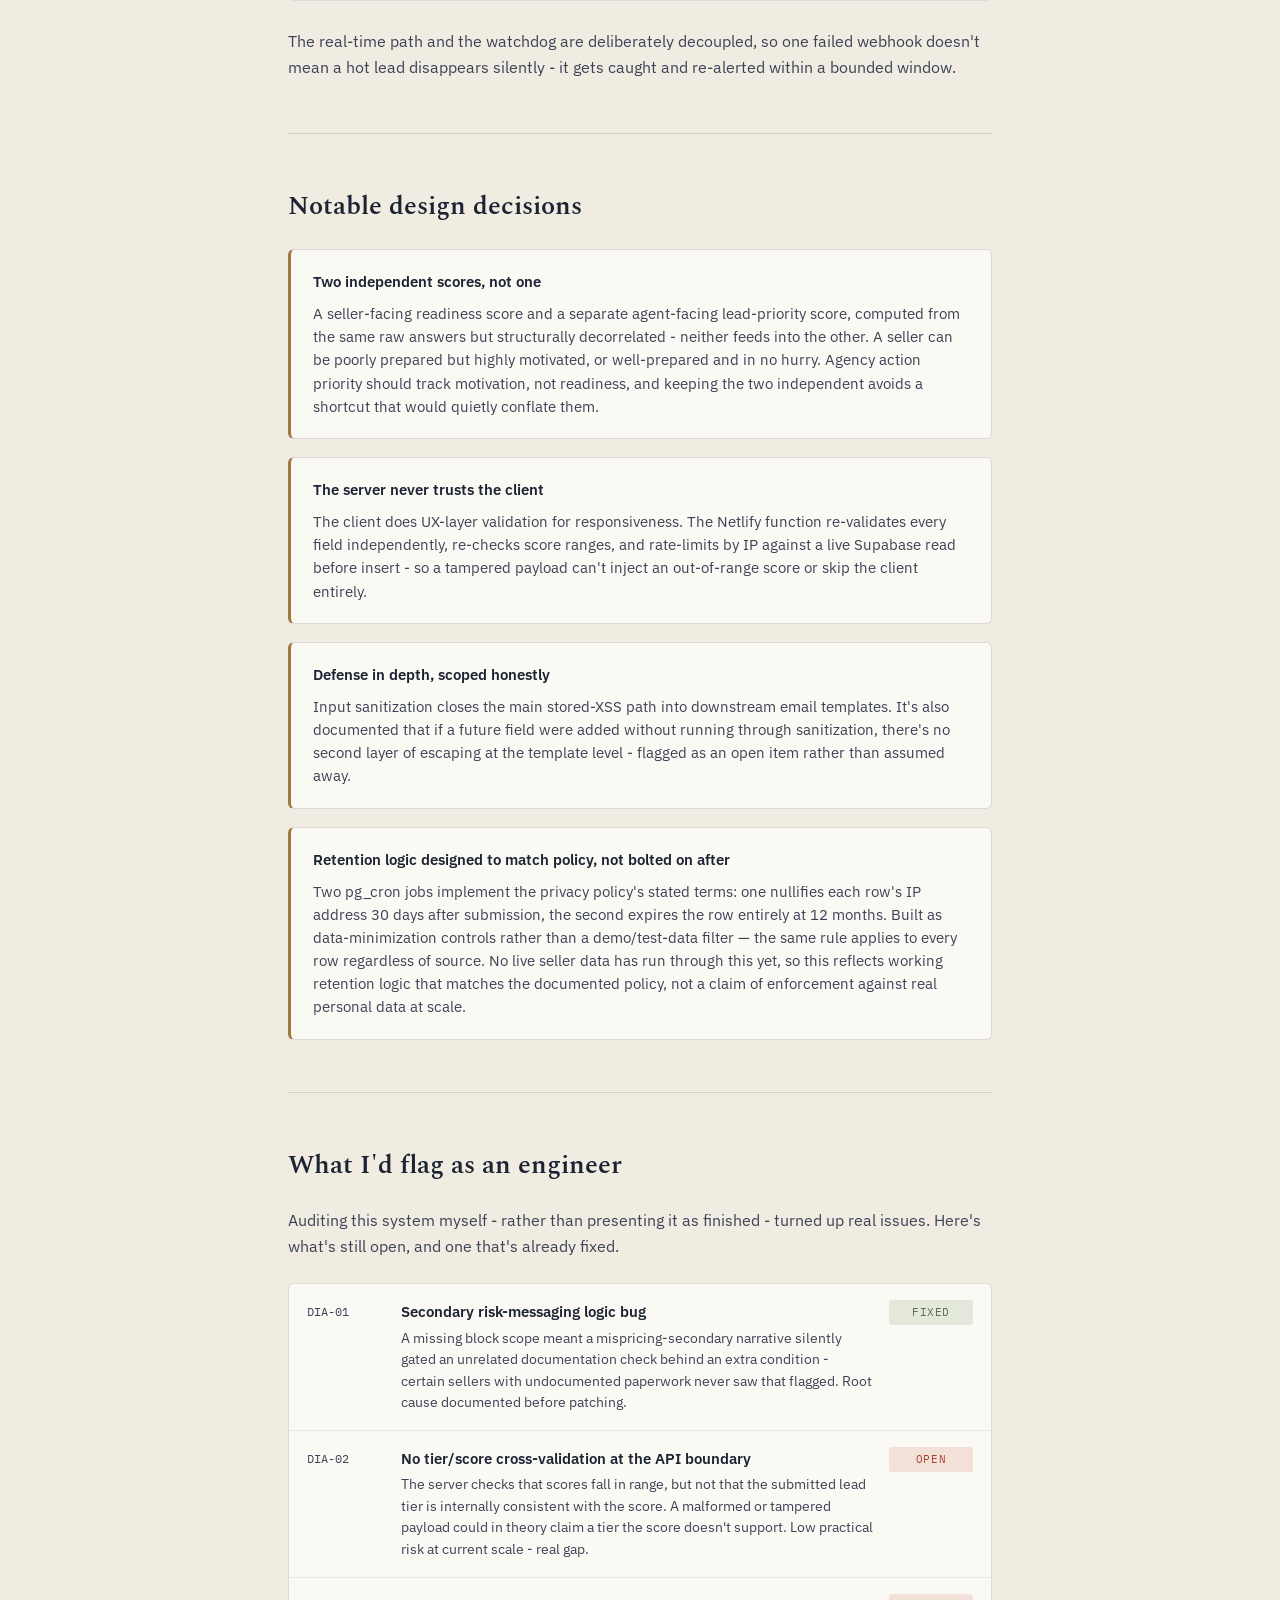
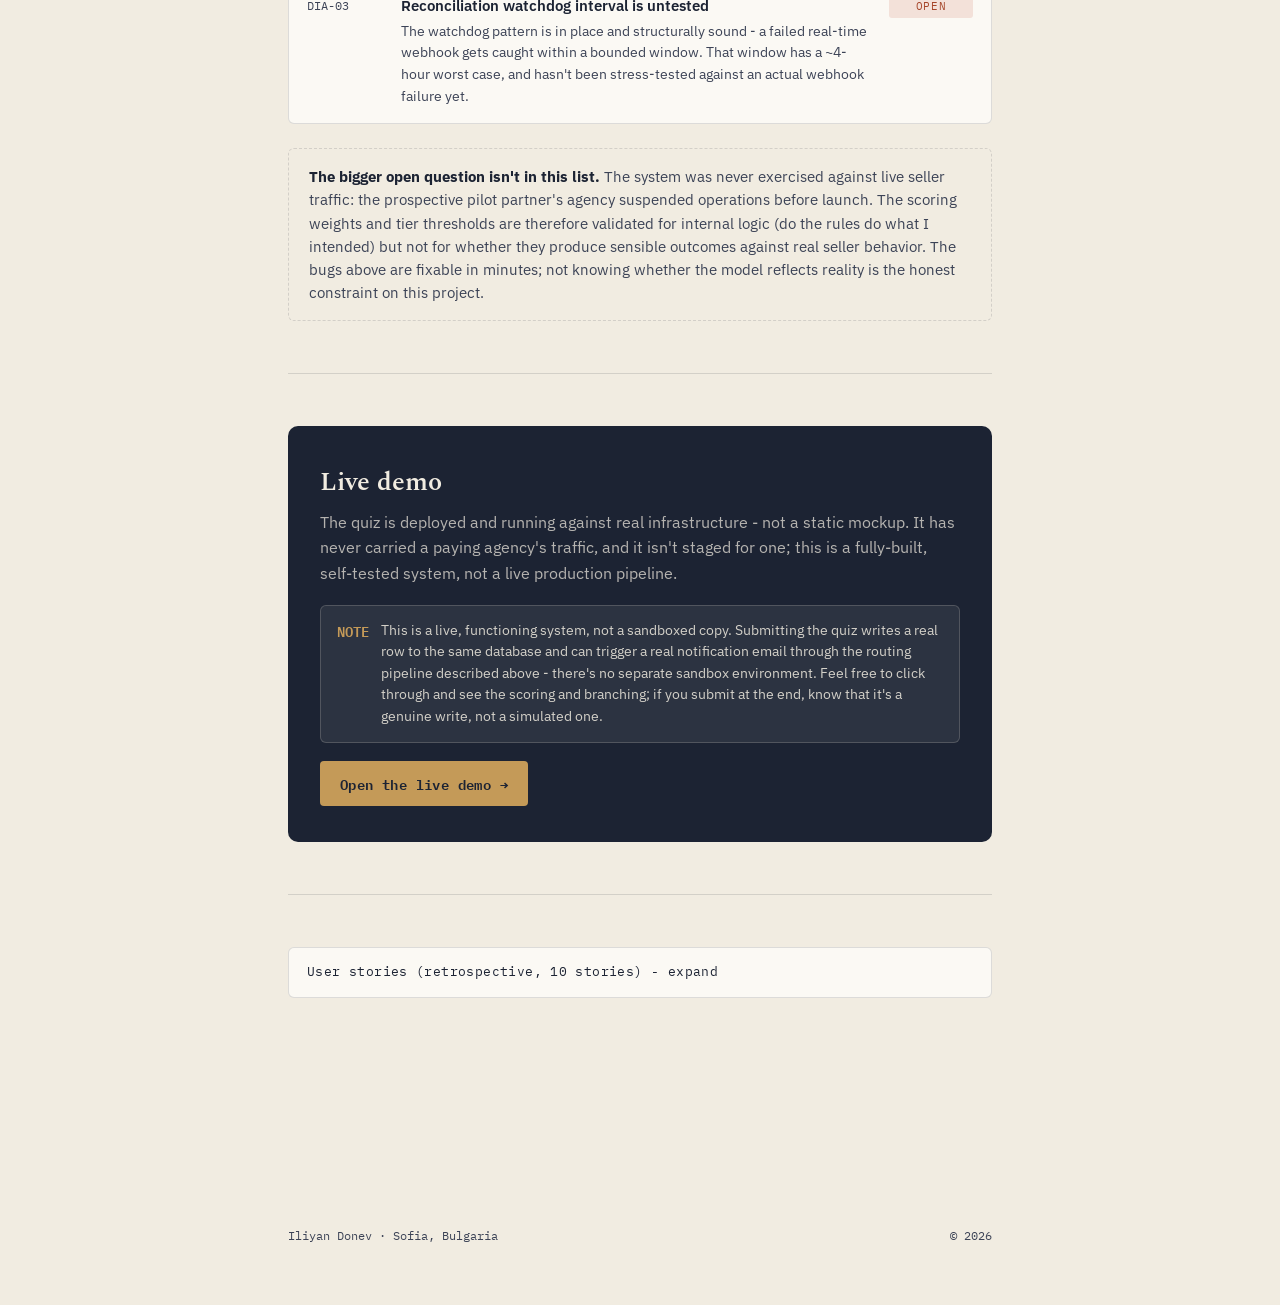
==== commit d847bca0: "Add user stories section with 10 entries Added a new section for user stories including 10 stories w" ====
--- a/case_study.html
+++ b/case_study.html
@@ -347,6 +347,140 @@
     </div>
   </section>
 
+  <section id="user-stories">
+    <details>
+      <summary class="stories-toggle">User stories (retrospective, 10 stories) - expand</summary>
+      <p class="ledger-intro">I did not write these during the build. They were written afterwards, from the system as built, to document its requirements in user-story form. "Built" means the behavior exists in the system; "Proposed" means it comes from an open item above.</p>
+      <div class="ledger">
+
+        <div class="ledger-row">
+          <span class="ledger-id">S1</span>
+          <div class="ledger-body">
+            <h3>Branching quiz</h3>
+            <p class="story"><strong>As a seller,</strong> I want the questions to match whether my property is already listed, <strong>so that</strong> I only answer what's relevant.</p>
+            <ul class="criteria">
+              <li><em>Given</em> I answer "actively listed" at Q5, <em>then</em> I see the on-market questions, or the pre-market ones if I answer "not listed."</li>
+              <li><em>Given</em> I go back and change my Q5 answer, <em>then</em> the previous track's answers are discarded and don't affect my score.</li>
+            </ul>
+          </div>
+          <span class="status fixed">Built</span>
+        </div>
+
+        <div class="ledger-row">
+          <span class="ledger-id">S2</span>
+          <div class="ledger-body">
+            <h3>Readiness score and primary risk</h3>
+            <p class="story"><strong>As a seller,</strong> I want an immediate readiness score and the main risk to my sale, <strong>so that</strong> I know what to fix first.</p>
+            <ul class="criteria">
+              <li><em>Given</em> I complete all 10 questions, <em>then</em> I see a readiness score, its band, and one primary risk.</li>
+              <li><em>Given</em> several risk conditions apply, <em>then</em> the highest-priority one is shown as primary.</li>
+            </ul>
+          </div>
+          <span class="status fixed">Built</span>
+        </div>
+
+        <div class="ledger-row">
+          <span class="ledger-id">S3</span>
+          <div class="ledger-body">
+            <h3>Secondary risk</h3>
+            <p class="story"><strong>As a seller,</strong> I want a second risk shown when it applies, <strong>so that</strong> I don't miss a separate problem.</p>
+            <ul class="criteria">
+              <li><em>Given</em> a pre-market seller whose primary risk is mispricing and whose documents aren't ready, <em>then</em> the documentation risk appears as secondary. (The DIA-01 scenario.)</li>
+            </ul>
+          </div>
+          <span class="status fixed">Built</span>
+        </div>
+
+        <div class="ledger-row">
+          <span class="ledger-id">S4</span>
+          <div class="ledger-body">
+            <h3>Opt-in contact submission</h3>
+            <p class="story"><strong>As a seller,</strong> I want to share my details only if I choose to, <strong>so that</strong> I stay in control of my data.</p>
+            <ul class="criteria">
+              <li><em>Given</em> I opt in with a valid name and phone, <em>then</em> my profile is sent to the agency.</li>
+              <li><em>Given</em> invalid fields, <em>then</em> I'm blocked client-side and the server rejects them independently.</li>
+            </ul>
+          </div>
+          <span class="status fixed">Built</span>
+        </div>
+
+        <div class="ledger-row">
+          <span class="ledger-id">S5</span>
+          <div class="ledger-body">
+            <h3>Data minimization</h3>
+            <p class="story"><strong>As a seller,</strong> I want my data minimized and expired, <strong>so that</strong> my privacy is respected.</p>
+            <ul class="criteria">
+              <li><em>Given</em> a submitted row, <em>then</em> the IP address is scrubbed after 30 days and the row is deleted after 12 months.</li>
+            </ul>
+          </div>
+          <span class="status fixed">Built</span>
+        </div>
+
+        <div class="ledger-row">
+          <span class="ledger-id">A1</span>
+          <div class="ledger-body">
+            <h3>Urgency-tiered alerts</h3>
+            <p class="story"><strong>As an agent,</strong> I want urgent leads flagged clearly and immediately, <strong>so that</strong> I contact the most urgent sellers first.</p>
+            <ul class="criteria">
+              <li><em>Given</em> a lead scoring 70 or above, <em>then</em> I get a real-time email with a priority subject line, in the version matching the seller's track.</li>
+              <li><em>Given</em> a lead scoring 40-69, <em>then</em> I get a real-time email without the priority prefix.</li>
+            </ul>
+          </div>
+          <span class="status fixed">Built</span>
+        </div>
+
+        <div class="ledger-row">
+          <span class="ledger-id">A2</span>
+          <div class="ledger-body">
+            <h3>Low-priority digest</h3>
+            <p class="story"><strong>As an agent,</strong> I want low-priority leads batched, <strong>so that</strong> my inbox isn't flooded.</p>
+            <ul class="criteria">
+              <li><em>Given</em> un-notified leads scoring below 40, <em>when</em> 09:00 arrives, <em>then</em> I get one digest. <em>Given</em> none, <em>then</em> no email is sent.</li>
+            </ul>
+          </div>
+          <span class="status fixed">Built</span>
+        </div>
+
+        <div class="ledger-row">
+          <span class="ledger-id">A3</span>
+          <div class="ledger-body">
+            <h3>Missed-alert recovery</h3>
+            <p class="story"><strong>As an agent,</strong> I want missed hot or warm alerts recovered, <strong>so that</strong> no lead is silently lost.</p>
+            <ul class="criteria">
+              <li><em>Given</em> a hot or warm lead older than 15 minutes with no notification, <em>when</em> the 4-hourly check runs, <em>then</em> I get an alert and the lead is marked notified.</li>
+            </ul>
+          </div>
+          <span class="status fixed">Built</span>
+        </div>
+
+        <div class="ledger-row">
+          <span class="ledger-id">A4</span>
+          <div class="ledger-body">
+            <h3>Tier/score consistency (from DIA-02)</h3>
+            <p class="story"><strong>As an agent,</strong> I want the tier checked against the score on the server, <strong>so that</strong> a tampered submission can't trigger a hot-lead email.</p>
+            <ul class="criteria">
+              <li><em>Given</em> a payload claiming "hot" with a score of 10, <em>then</em> it is rejected or re-tiered from the score, and no hot alert fires.</li>
+            </ul>
+          </div>
+          <span class="status proposed">Proposed</span>
+        </div>
+
+        <div class="ledger-row">
+          <span class="ledger-id">A5</span>
+          <div class="ledger-body">
+            <h3>Faster failure detection (from DIA-03)</h3>
+            <p class="story"><strong>As an agent,</strong> I want a failed hot-lead alert caught sooner than the current 4-hour worst case, <strong>so that</strong> "immediate" holds up under failure.</p>
+            <ul class="criteria">
+              <li>Target window to be set with the agency. It's a business decision, not an engineering one.</li>
+            </ul>
+          </div>
+          <span class="status proposed">Proposed</span>
+        </div>
+
+      </div>
+    </details>
+  </section>
+
 </main>
 
 <footer>
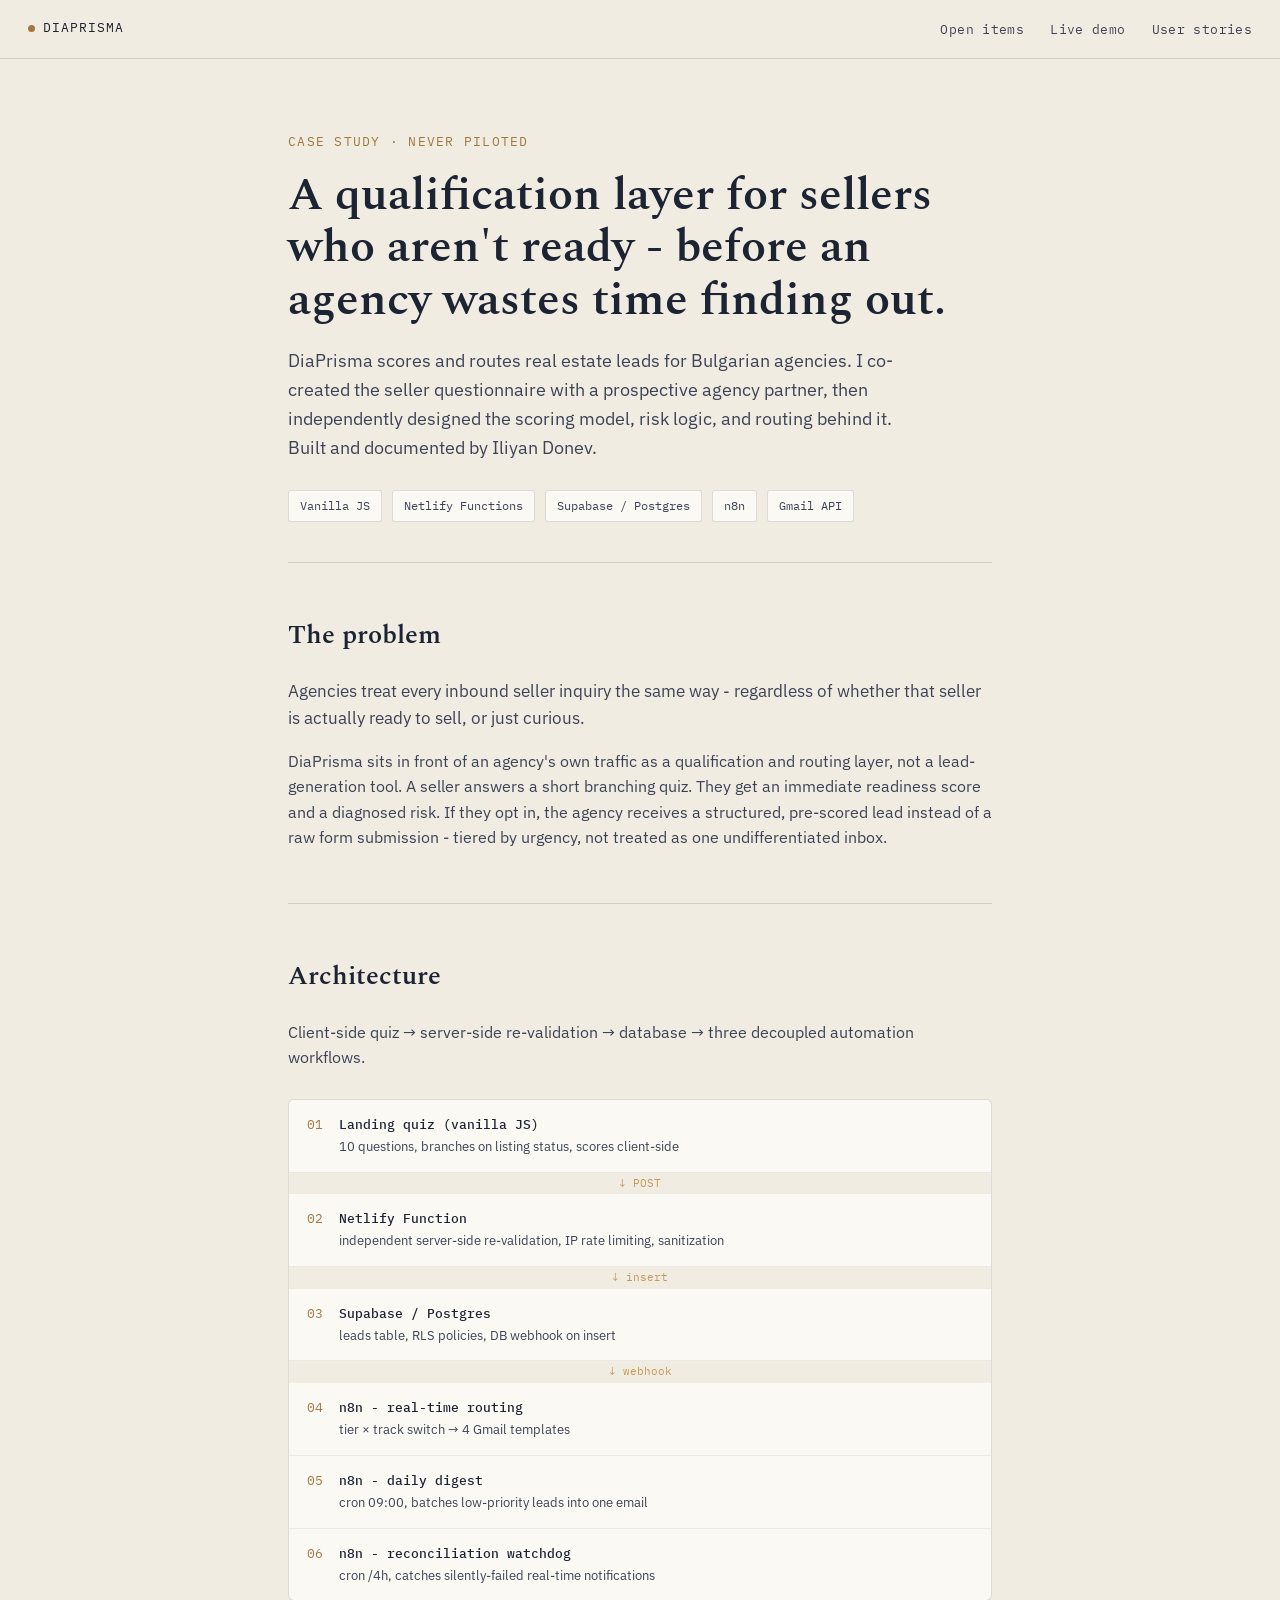
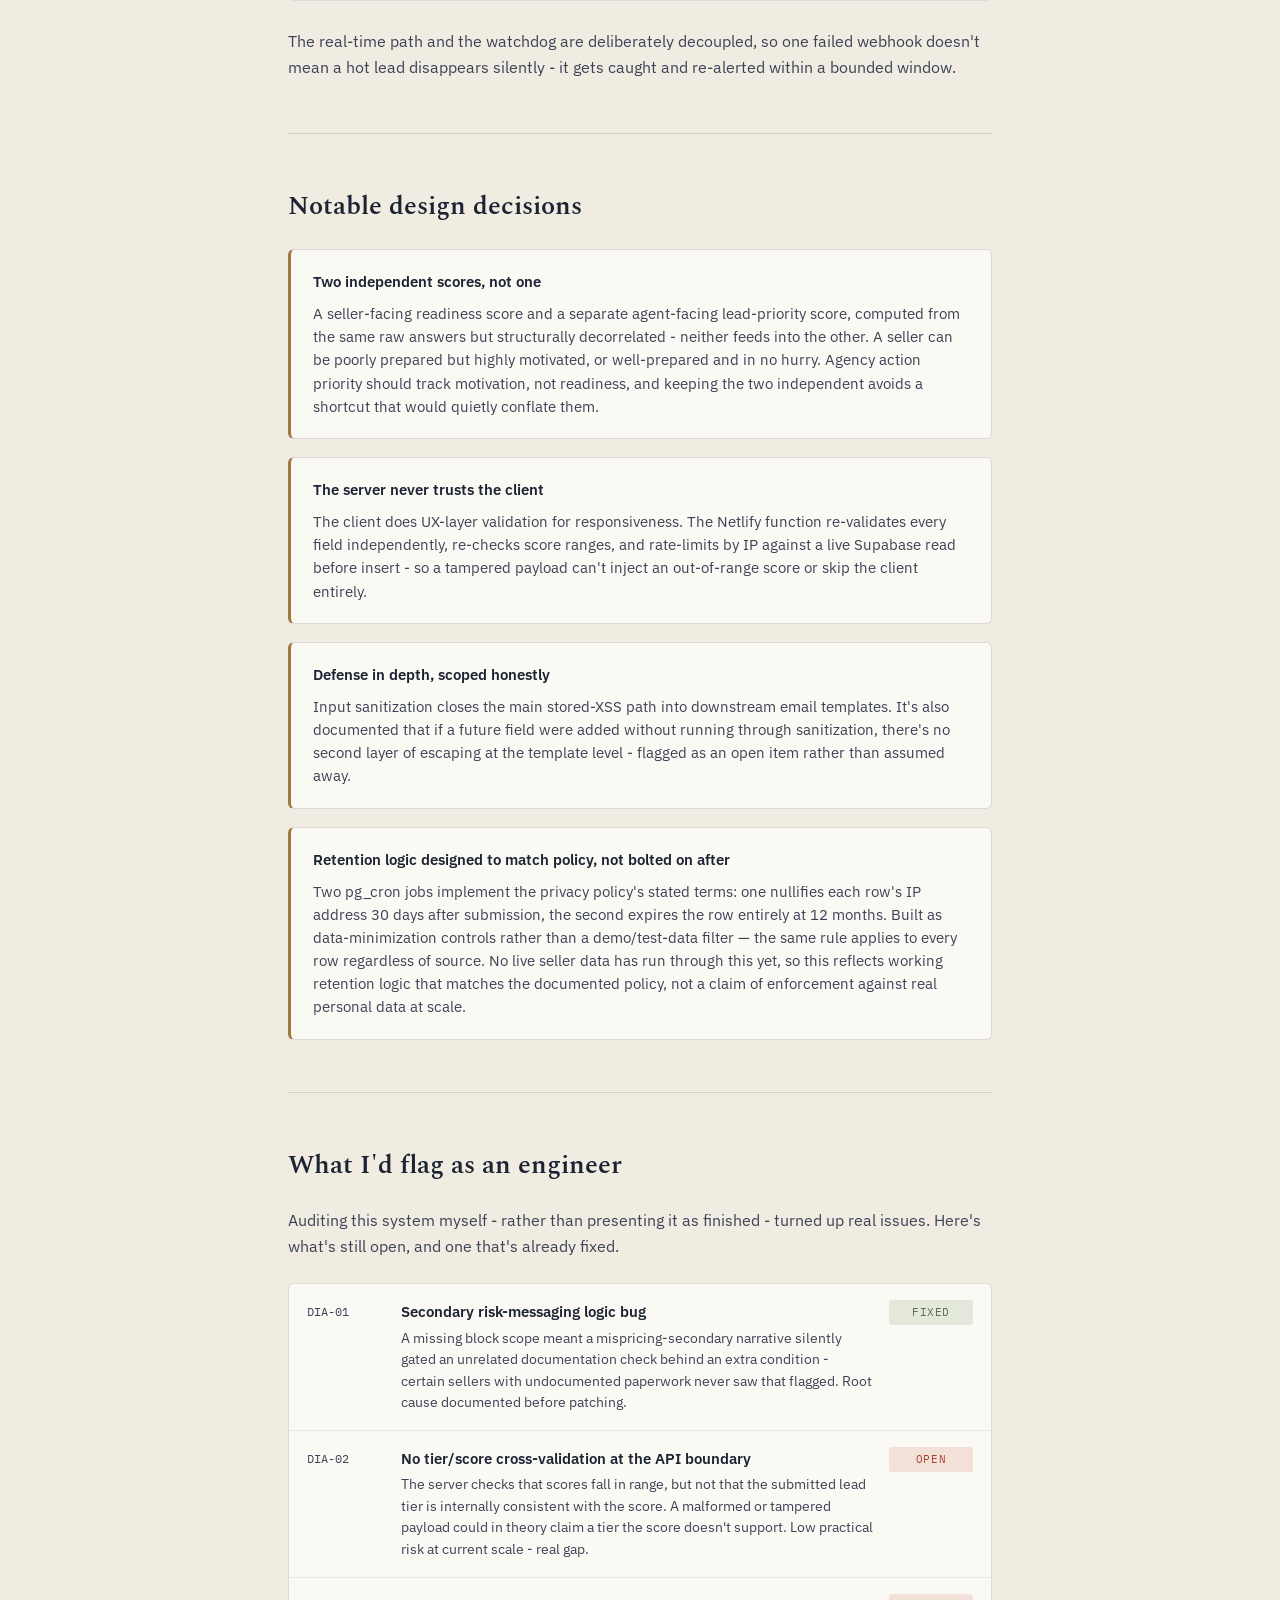
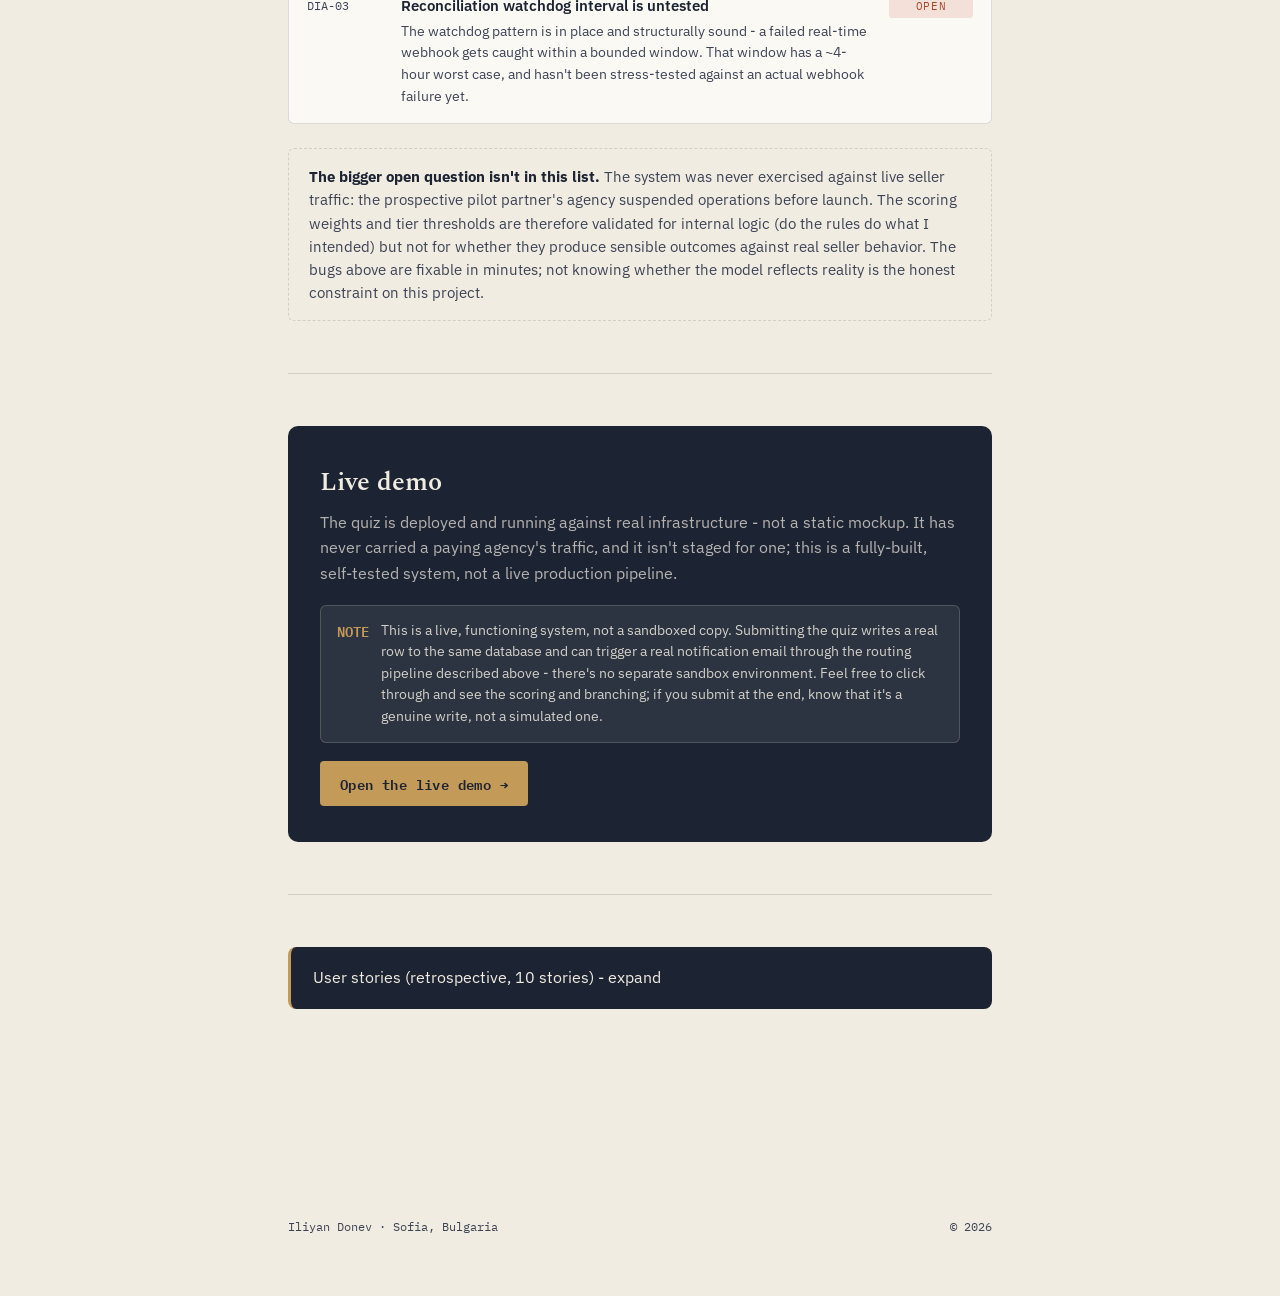
==== commit a86ddca1: "Refactor styles for user stories and toggle elements" ====
--- a/case_study.html
+++ b/case_study.html
@@ -153,14 +153,34 @@
   .criteria{margin:0; padding-left:18px; font-size:13px; color:var(--ink-soft);}
   .criteria li{margin-bottom:4px;}
   .criteria em{font-style:normal; font-family:var(--mono); font-size:11.5px; color:var(--bronze);}
+  #user-stories{scroll-margin-top:80px;}
   .stories-toggle{
-    font-family:var(--mono); font-size:13px; letter-spacing:0.03em; cursor:pointer;
-    padding:14px 18px; background:var(--paper-raised); border:1px solid var(--line);
-    border-radius:6px; color:var(--ink); margin-bottom:20px; list-style:none;
+    display:flex; align-items:center; justify-content:space-between; gap:16px;
+    cursor:pointer; list-style:none; padding:18px 22px;
+    background:var(--ink); color:var(--paper);
+    border-radius:8px; border-left:3px solid var(--bronze-light);
+    transition:background .15s;
   }
   .stories-toggle::-webkit-details-marker{display:none;}
-  .stories-toggle:hover{border-color:var(--bronze);}
-  details[open] .stories-toggle{margin-bottom:24px;}
+  .stories-toggle:hover{background:#262f45;}
+  .stories-toggle .t{display:flex; flex-direction:column; gap:3px;}
+  .stories-toggle .t strong{font-family:var(--serif); font-size:18px; font-weight:600;}
+  .stories-toggle .t span{font-family:var(--mono); font-size:12px; color:rgba(241,236,225,0.65);}
+  .stories-toggle .act{
+    font-family:var(--mono); font-size:12px; letter-spacing:0.05em; text-transform:uppercase;
+    font-weight:600; color:var(--ink); background:var(--bronze-light);
+    padding:8px 14px; border-radius:4px; white-space:nowrap;
+  }
+  .stories-toggle .act::after{content:'Expand +';}
+  details[open] .stories-toggle .act::after{content:'Collapse \2212';}
+  details[open] .stories-toggle{border-bottom-left-radius:0; border-bottom-right-radius:0;}
+  details[open] .ledger{border-top:none; border-top-left-radius:0; border-top-right-radius:0;}
+  
+  .ledger-group{
+    padding:10px 18px; background:var(--paper); border-bottom:1px solid var(--line-soft);
+    font-family:var(--mono); font-size:11px; letter-spacing:0.1em; text-transform:uppercase; color:var(--bronze);
+  }
+  .story strong{color:var(--bronze);}
 
   .callout{
     font-size:14.5px; padding:16px 20px; background:var(--paper); border:1px dashed var(--line);
@@ -207,6 +227,7 @@
   }
 </style>
 </head>
+  
 <body>
 
 <div class="topbar">
@@ -488,5 +509,14 @@
   <span>© 2026</span>
 </footer>
 
+  <script>
+  (function(){
+    var d = document.querySelector('#user-stories details');
+    var open = function(){ d.open = true; };
+    if (location.hash === '#user-stories') open();
+    document.querySelector('a[href="#user-stories"]').addEventListener('click', open);
+  })();
+</script>
+  
 </body>
 </html>
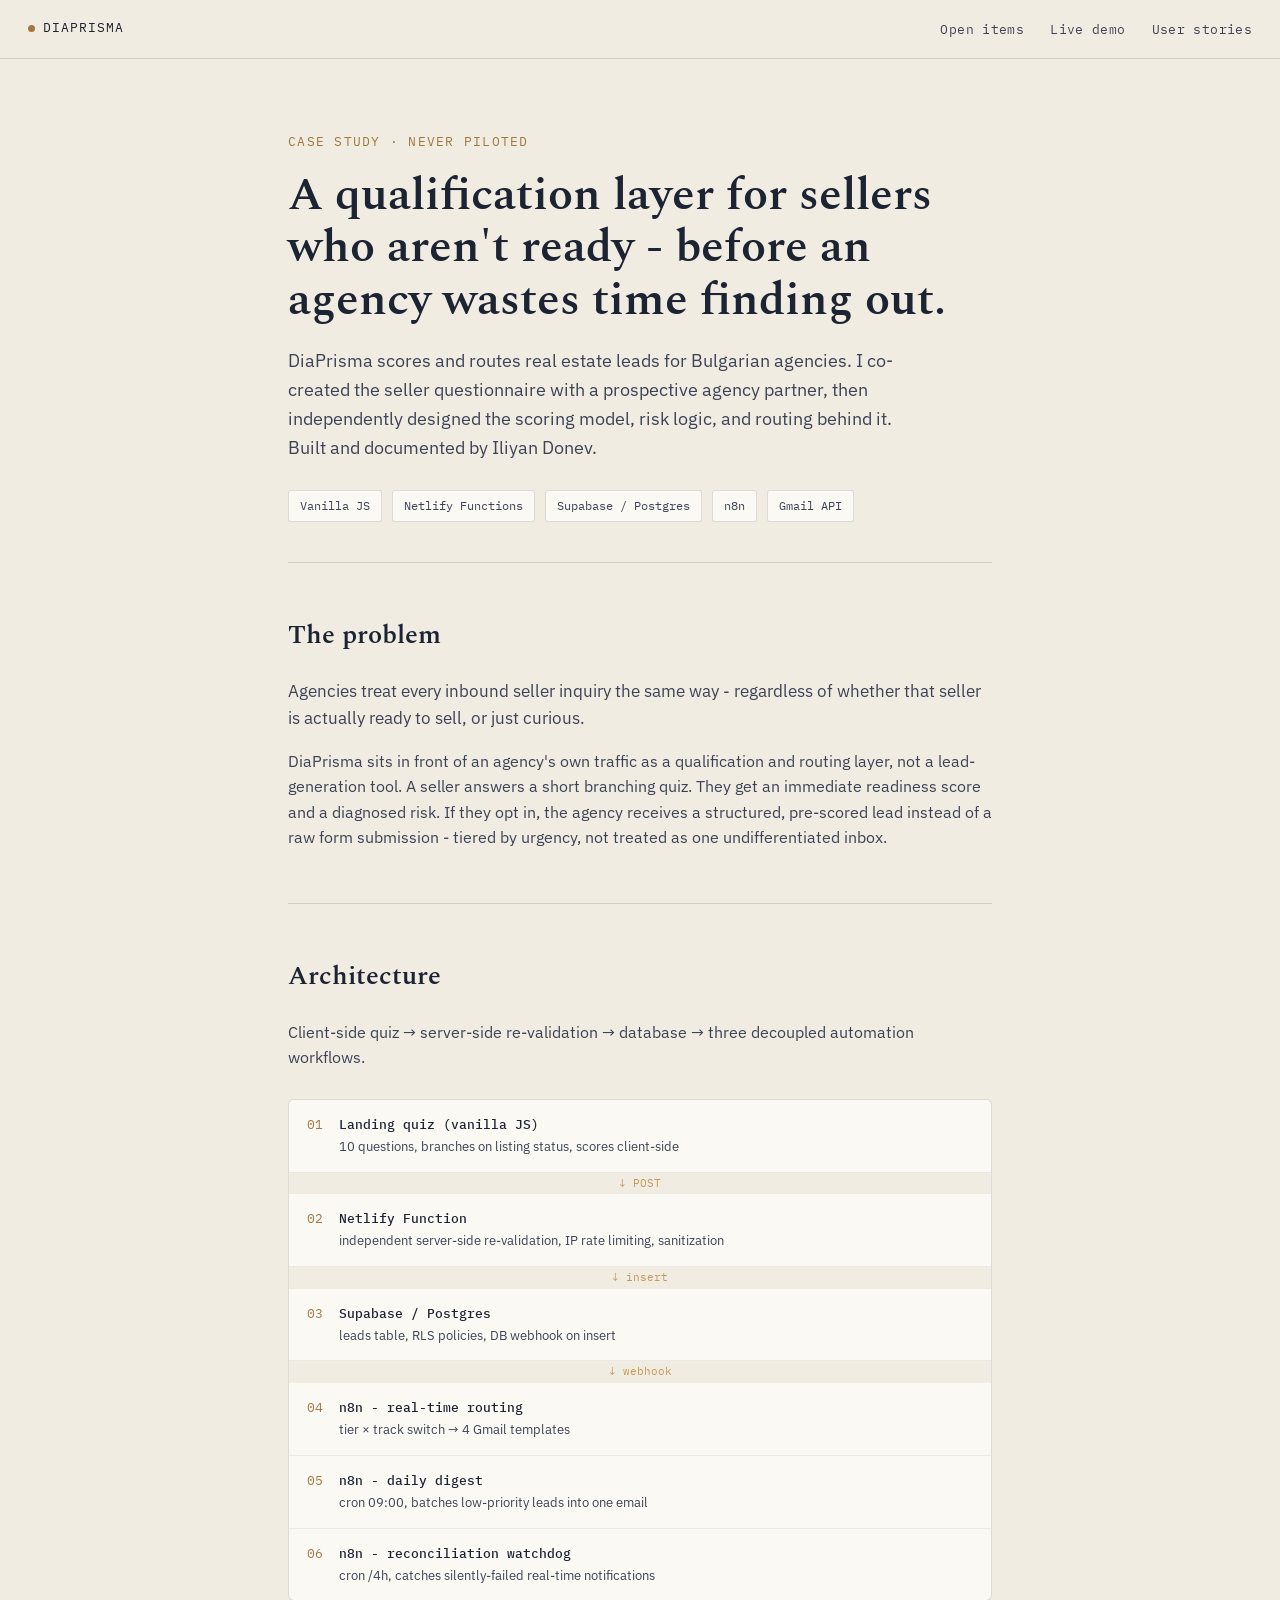
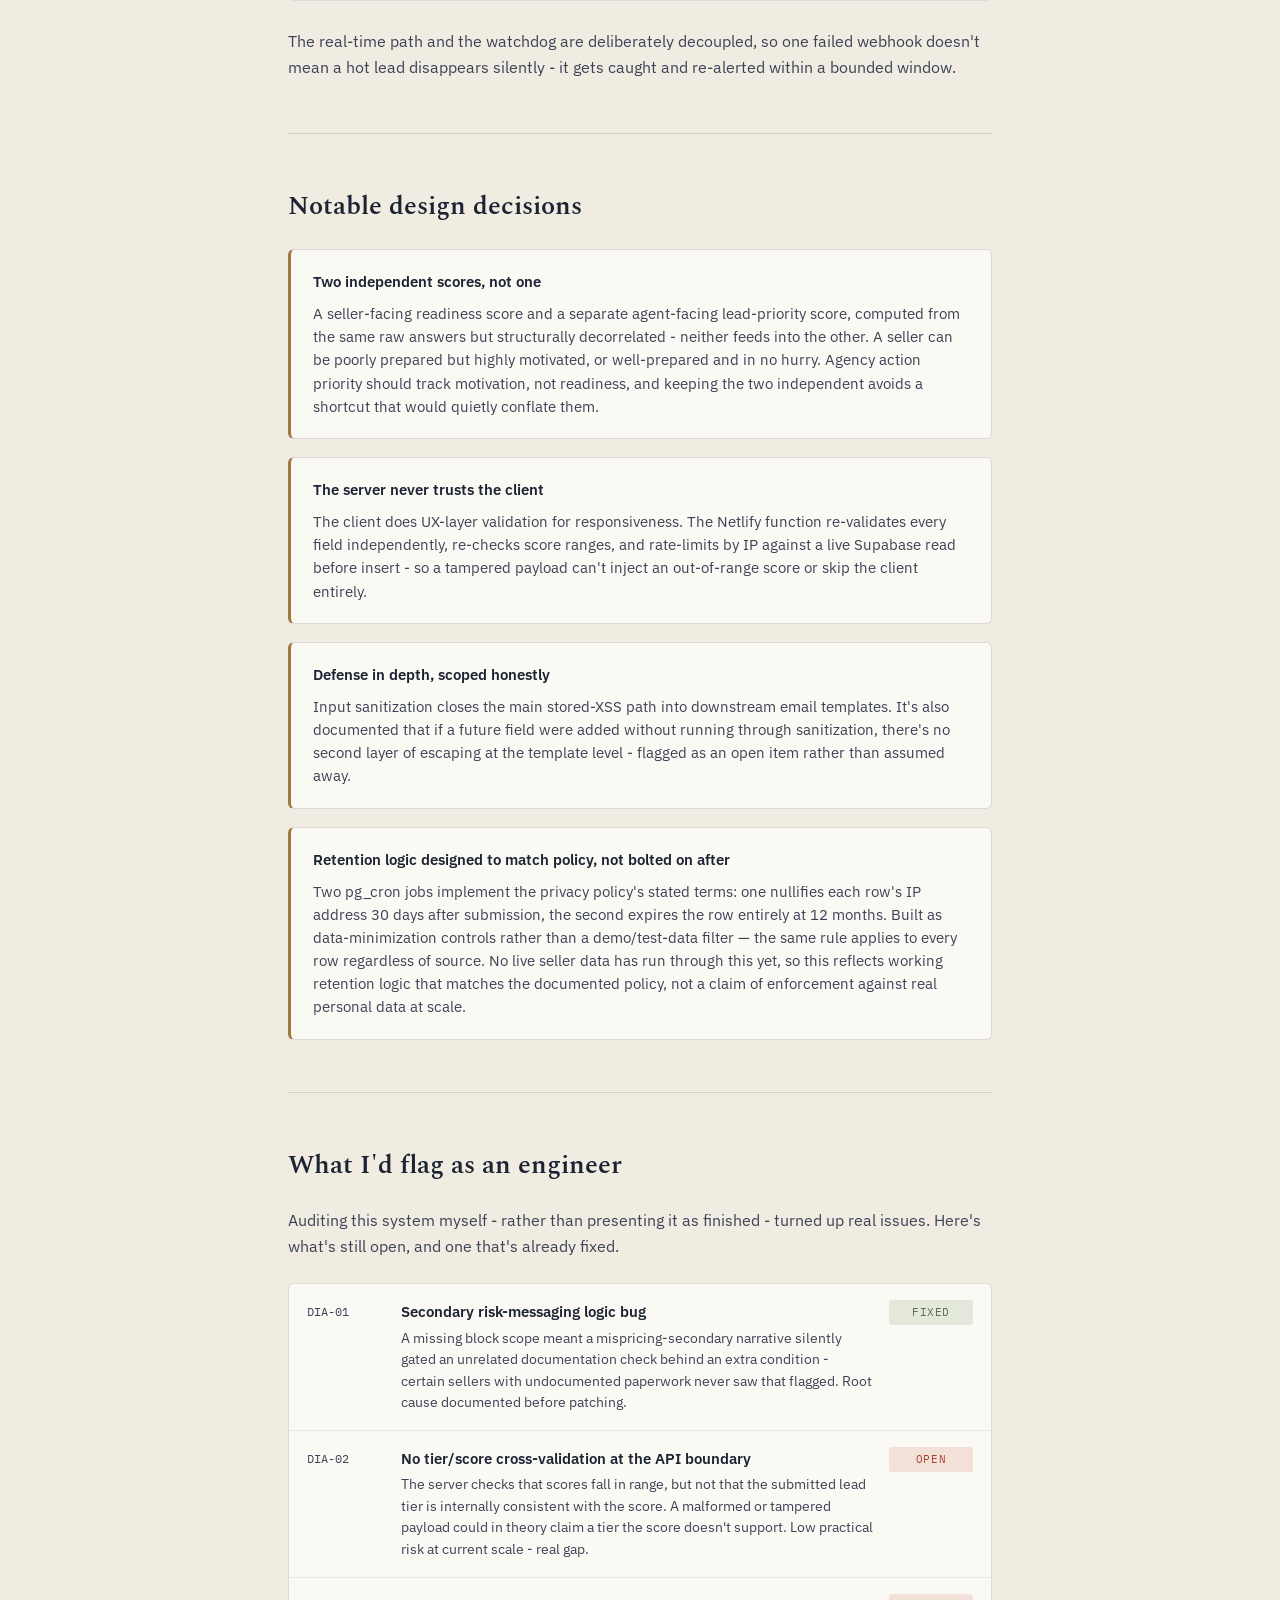
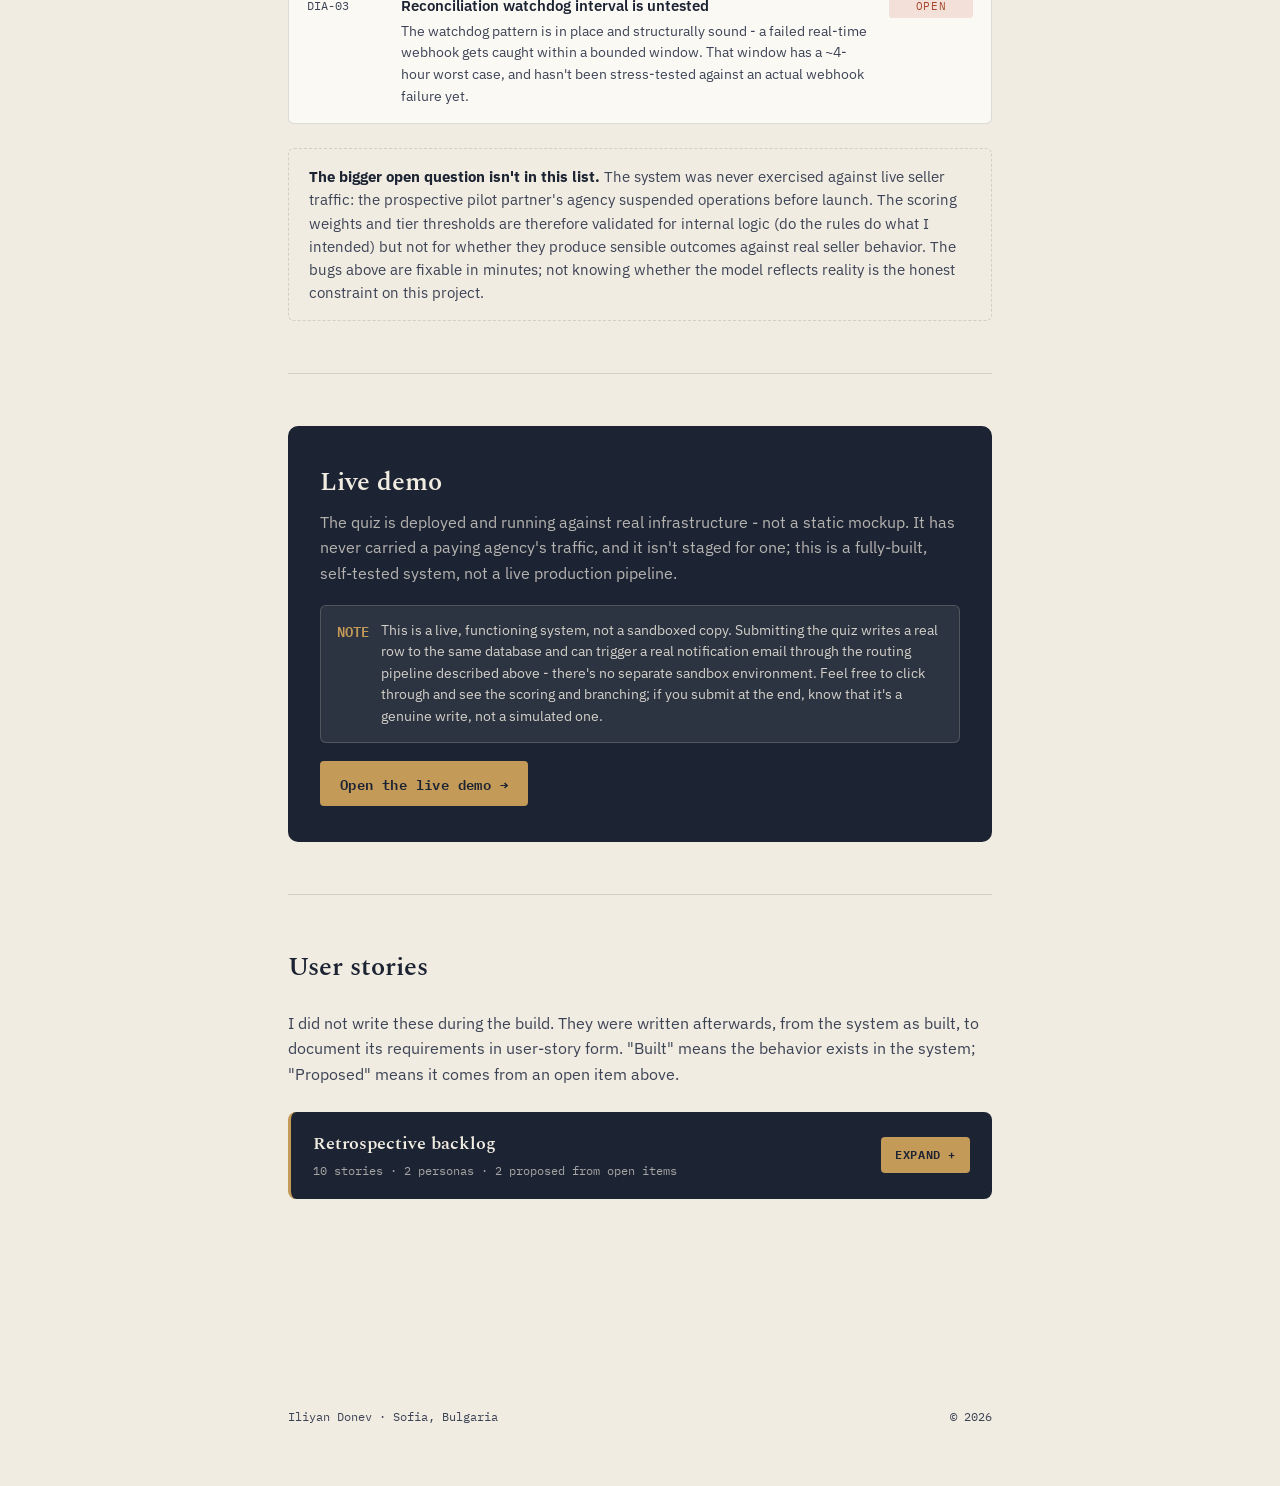
==== commit 78613d47: "Refactor user stories section in case_study.html" ====
--- a/case_study.html
+++ b/case_study.html
@@ -369,11 +369,16 @@
   </section>
 
   <section id="user-stories">
-    <details>
-      <summary class="stories-toggle">User stories (retrospective, 10 stories) - expand</summary>
-      <p class="ledger-intro">I did not write these during the build. They were written afterwards, from the system as built, to document its requirements in user-story form. "Built" means the behavior exists in the system; "Proposed" means it comes from an open item above.</p>
-      <div class="ledger">
-
+  <h2>User stories</h2>
+  <p class="ledger-intro">I did not write these during the build. They were written afterwards, from the system as built, to document its requirements in user-story form. "Built" means the behavior exists in the system; "Proposed" means it comes from an open item above.</p>
+  <details>
+    <summary class="stories-toggle">
+      <span class="t"><strong>Retrospective backlog</strong><span>10 stories · 2 personas · 2 proposed from open items</span></span>
+      <span class="act"></span>
+    </summary>
+    <div class="ledger">
+
+        <div class="ledger-group">Seller</div>
         <div class="ledger-row">
           <span class="ledger-id">S1</span>
           <div class="ledger-body">
@@ -437,6 +442,7 @@
           <span class="status fixed">Built</span>
         </div>
 
+        <div class="ledger-group">Agency agent</div>
         <div class="ledger-row">
           <span class="ledger-id">A1</span>
           <div class="ledger-body">
